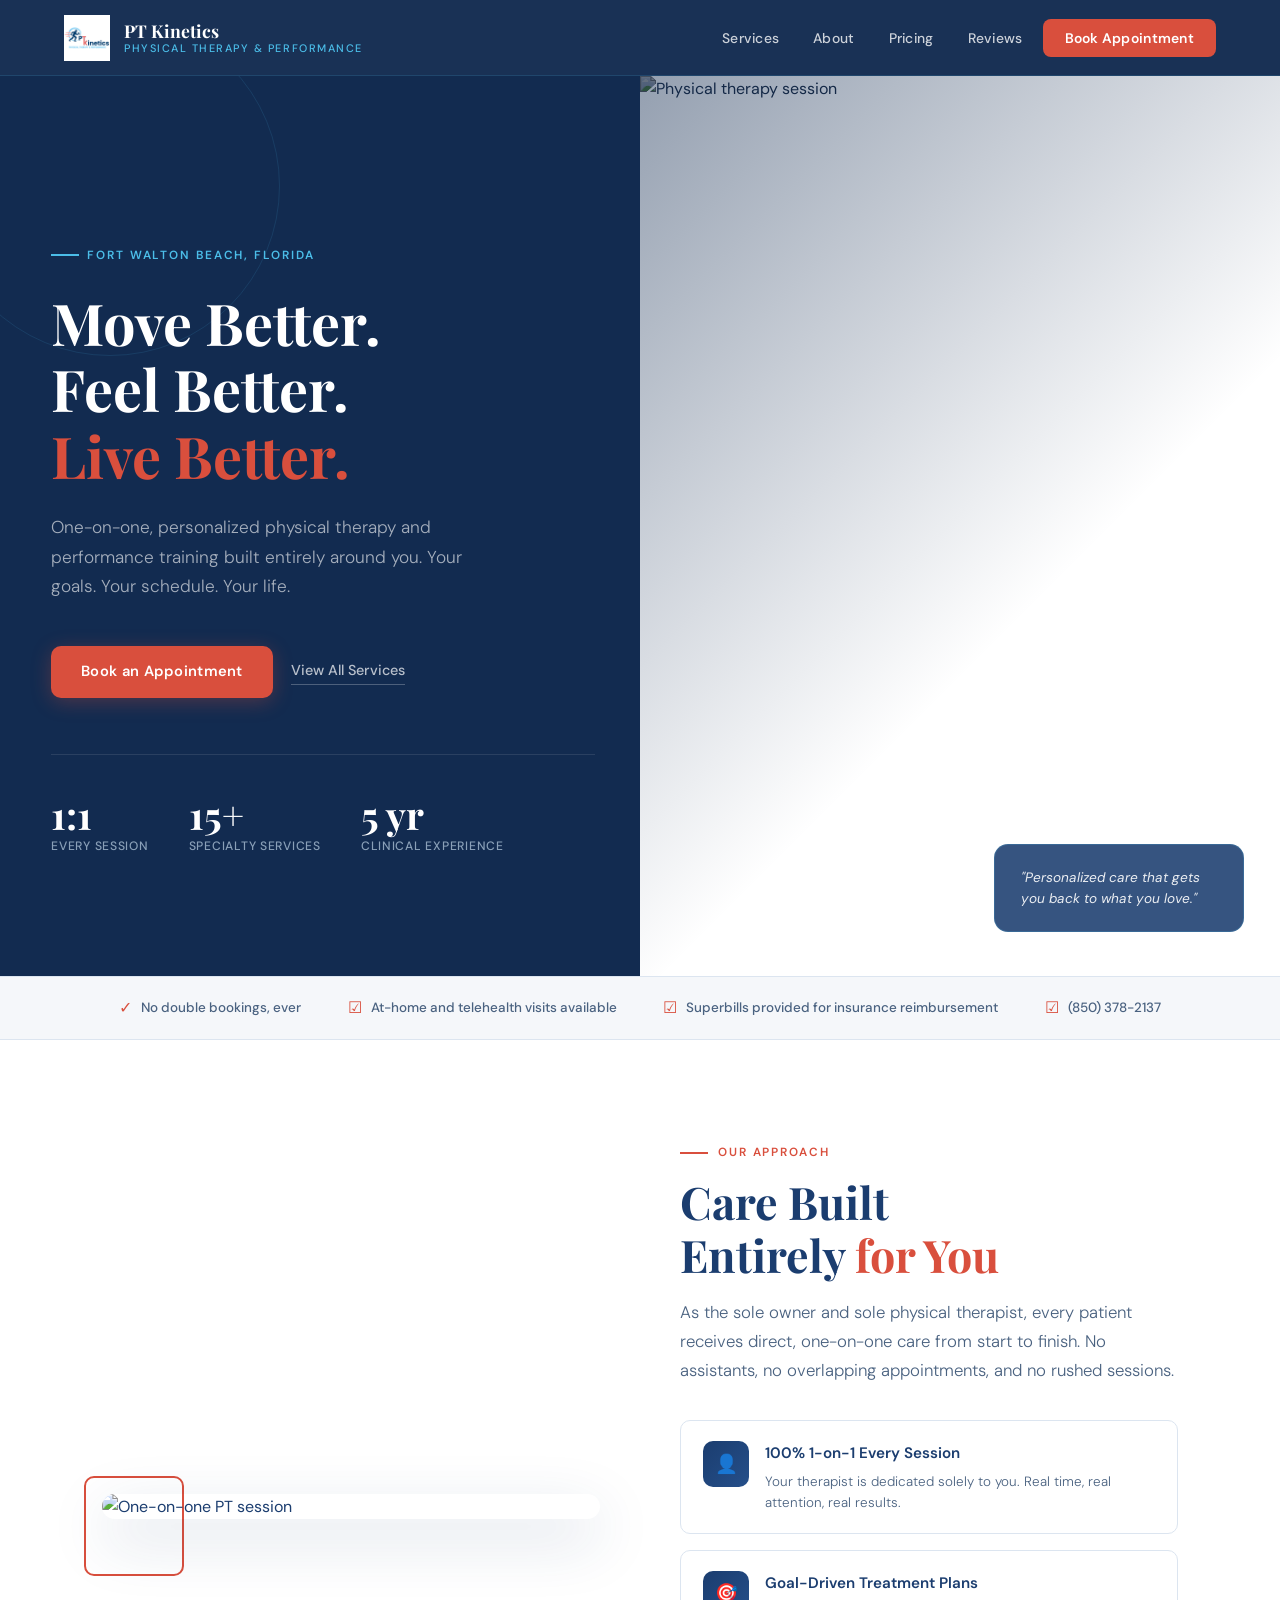
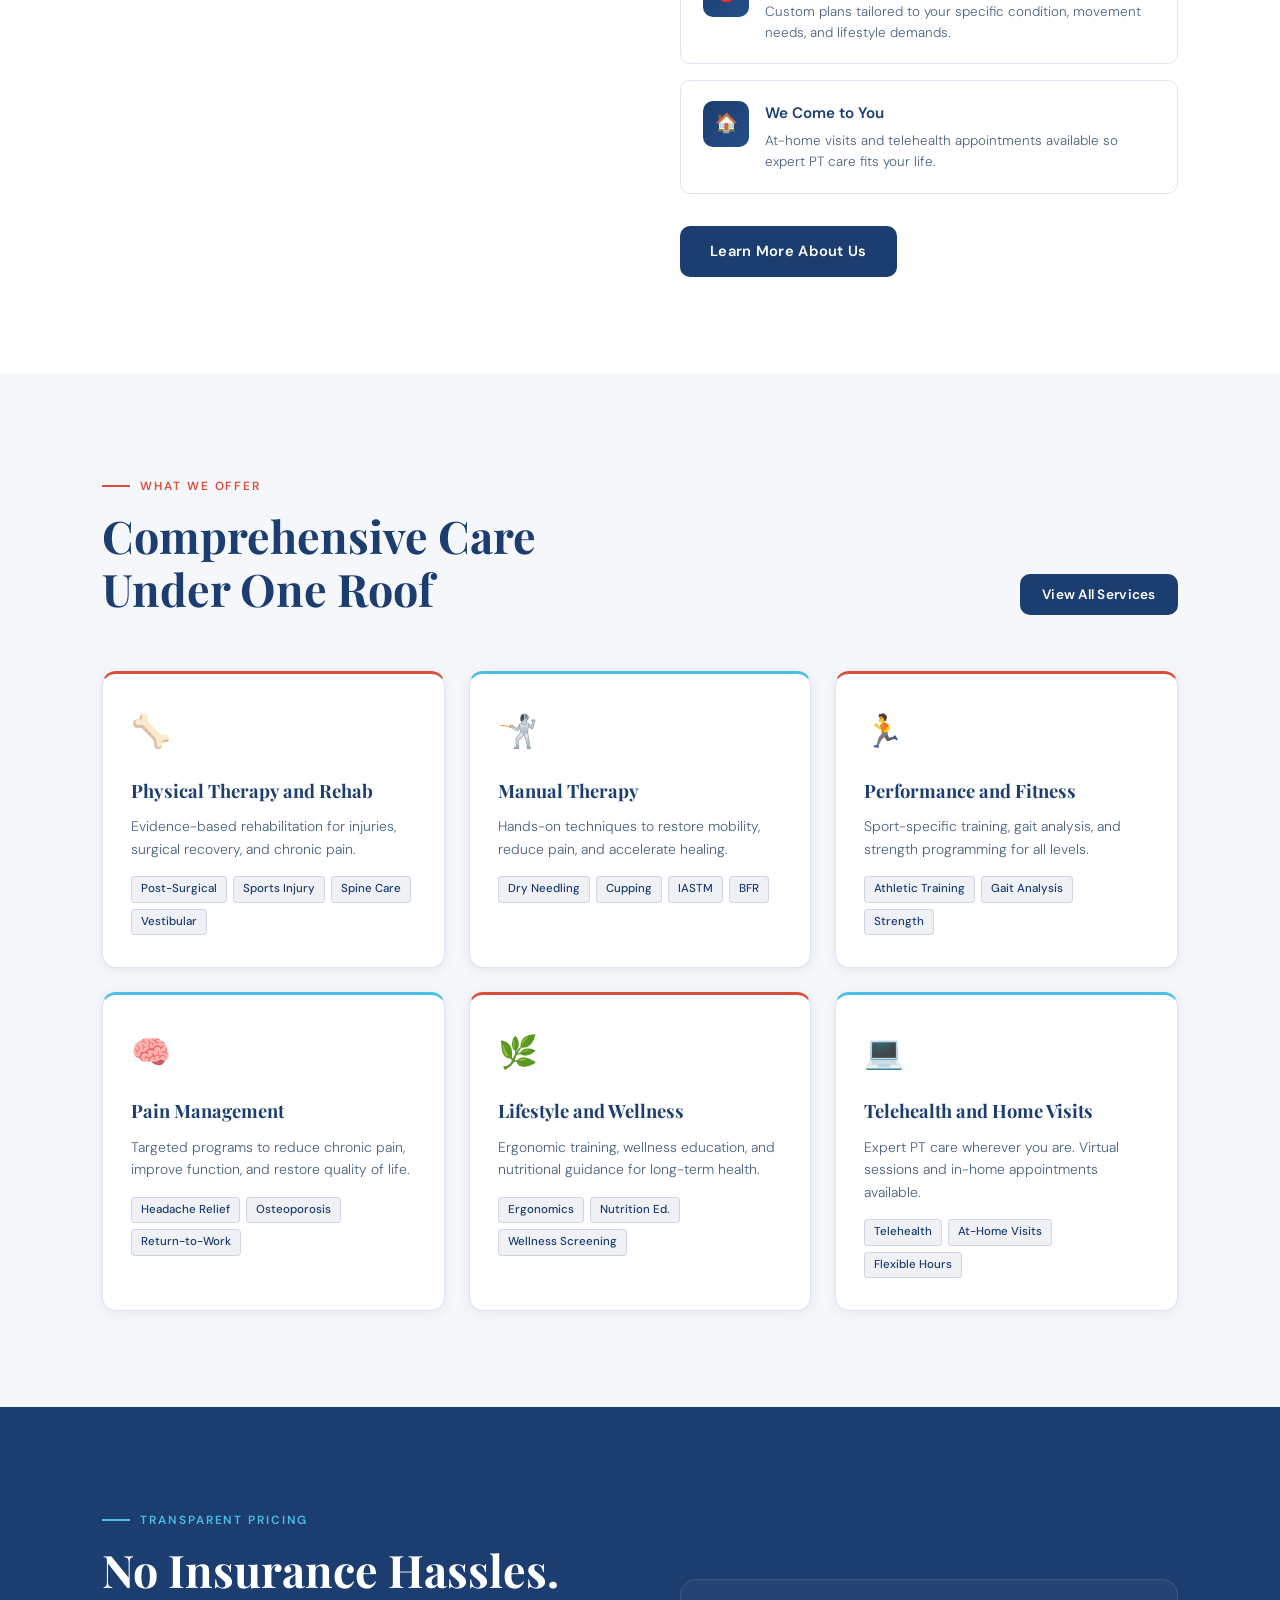
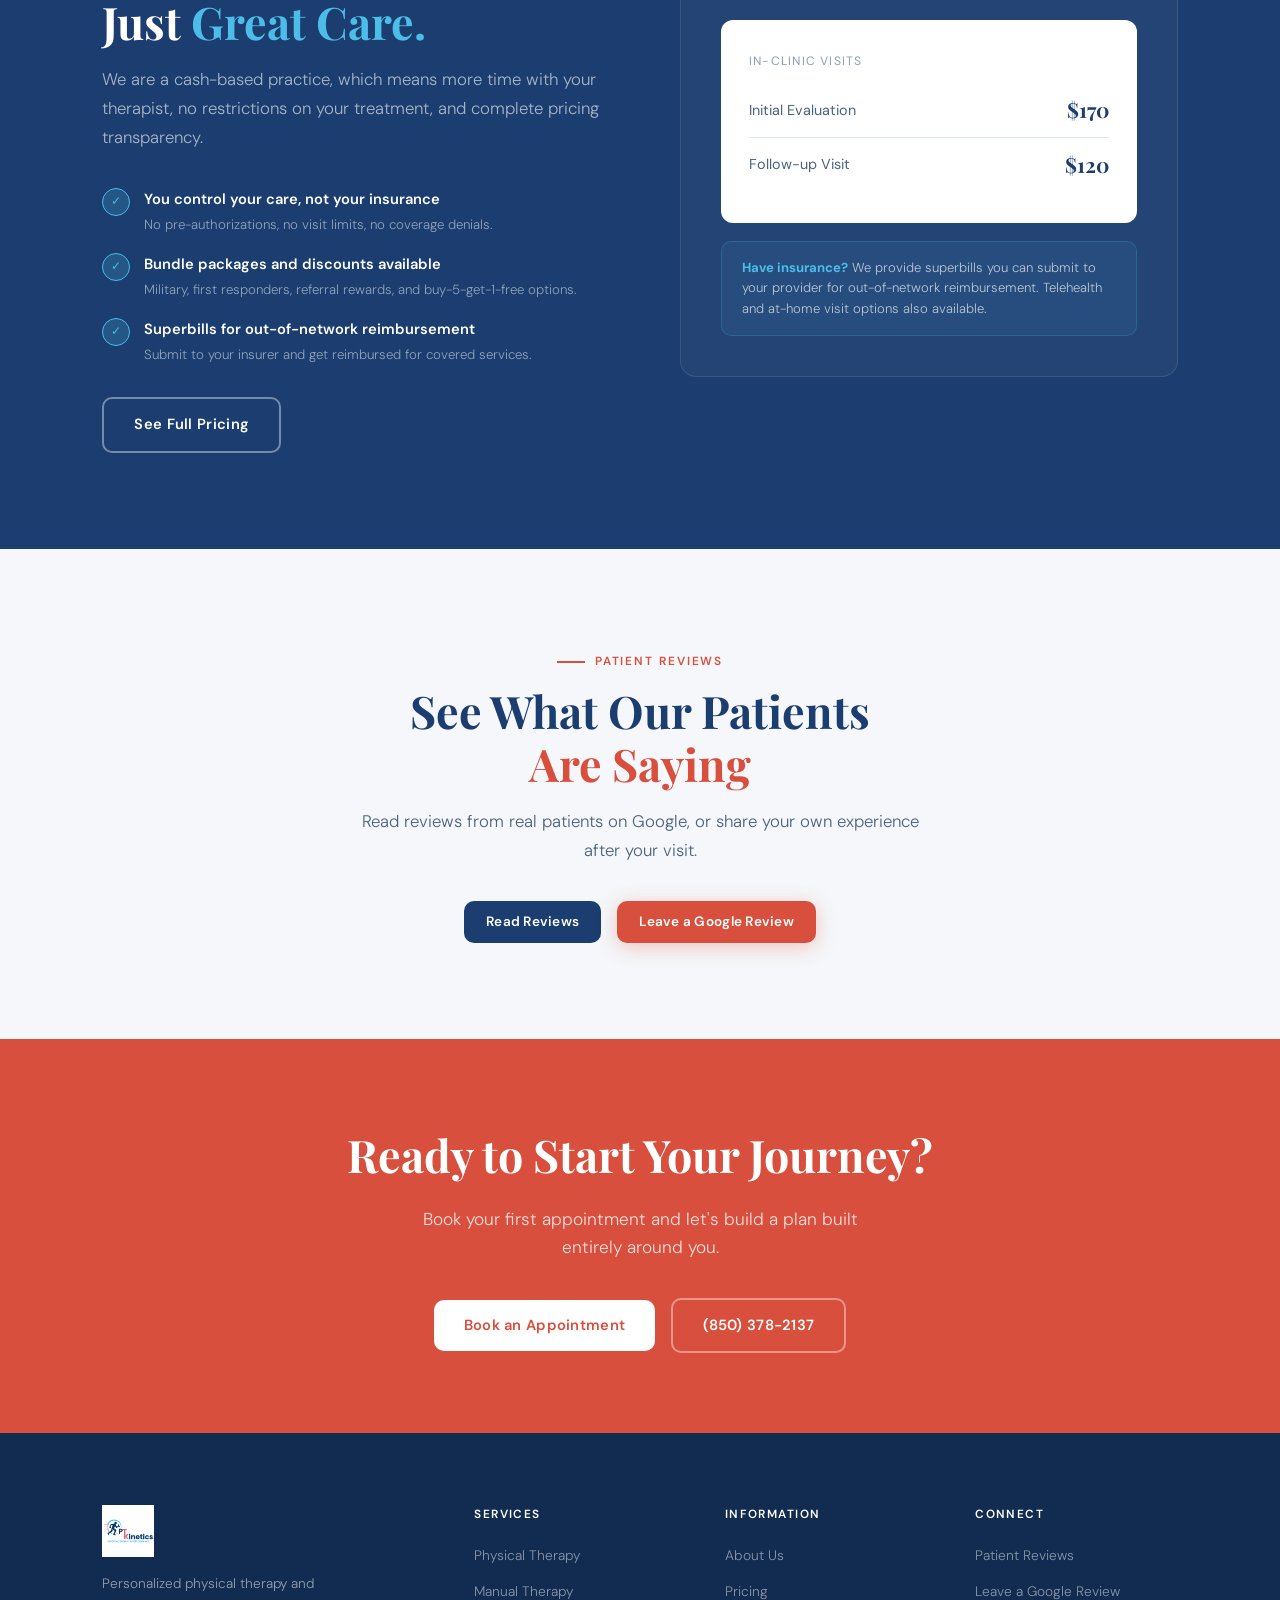
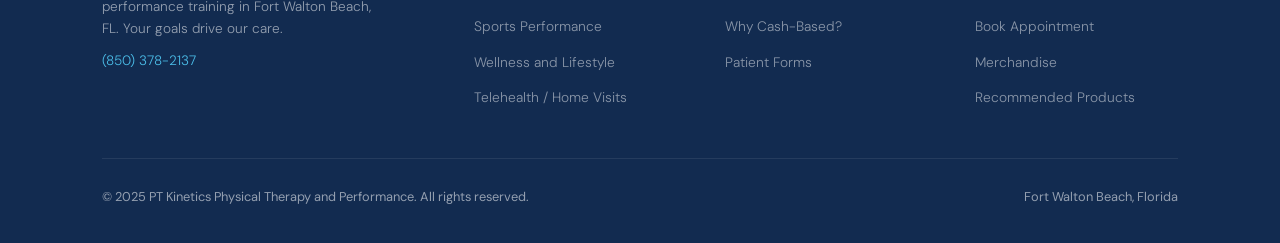
==== index.html @ 28c6eefd "Add files via upload First draft" ====
<!DOCTYPE html>
<html lang="en">
<head>
  <meta charset="UTF-8">
  <meta name="viewport" content="width=device-width, initial-scale=1.0">
  <title>PT Kinetics - Physical Therapy and Performance | Fort Walton Beach, FL</title>
  <meta name="description" content="One-on-one personalized physical therapy and performance training in Fort Walton Beach, Florida. No double bookings, ever.">
  <link rel="stylesheet" href="css/styles.css">
</head>
<body>

<nav class="nav">
  <a href="index.html" class="nav-logo">
    <img src="assets/logo.jpg" alt="PT Kinetics Logo">
    <div class="nav-logo-text">
      <span class="brand">PT Kinetics</span>
      <span class="tagline">Physical Therapy &amp; Performance</span>
    </div>
  </a>
  <ul class="nav-links">
    <li><a href="services.html">Services</a></li>
    <li><a href="about.html">About</a></li>
    <li><a href="pricing.html">Pricing</a></li>
    <li><a href="reviews.html">Reviews</a></li>
    <li class="nav-cta-li"><a href="contact.html">Book Appointment</a></li>
  </ul>
  <button class="nav-hamburger" id="hamburger" aria-label="Menu">
    <span></span><span></span><span></span>
  </button>
</nav>
<nav class="nav-mobile" id="mobileNav">
  <a href="services.html">Services</a>
  <a href="about.html">About</a>
  <a href="pricing.html">Pricing</a>
  <a href="reviews.html">Reviews</a>
  <a href="contact.html" class="mob-cta">Book Appointment</a>
</nav>

<!-- HERO -->
<div class="page-top">
  <section style="min-height:100vh;display:grid;grid-template-columns:1fr 1fr;position:relative;overflow:hidden;" class="hero-grid">
    <div style="display:flex;flex-direction:column;justify-content:center;padding:130px 7% 80px 8%;background:var(--navy-dark);position:relative;z-index:2;">
      <div style="position:absolute;top:-60px;left:-60px;width:340px;height:340px;border-radius:50%;border:1.5px solid rgba(75,189,232,0.12);pointer-events:none;"></div>
      <span class="fade-up" style="display:inline-flex;align-items:center;gap:8px;color:var(--sky);font-size:0.74rem;font-weight:600;letter-spacing:0.16em;text-transform:uppercase;margin-bottom:24px;">
        <span style="width:28px;height:2px;background:var(--sky);display:inline-block;"></span>
        Fort Walton Beach, Florida
      </span>
      <h1 class="fade-up d1" style="font-family:'Playfair Display',serif;color:var(--white);font-size:clamp(2.6rem,4.5vw,4rem);line-height:1.16;font-weight:700;margin-bottom:24px;">
        Move Better.<br>Feel Better.<br><span style="color:var(--coral);">Live Better.</span>
      </h1>
      <p class="fade-up d2" style="color:rgba(255,255,255,0.62);font-size:1.08rem;line-height:1.72;font-weight:300;max-width:420px;margin-bottom:44px;">
        One-on-one, personalized physical therapy and performance training built entirely around you. Your goals. Your schedule. Your life.
      </p>
      <div class="fade-up d3" style="display:flex;align-items:center;gap:18px;flex-wrap:wrap;">
        <a href="contact.html" class="btn btn-primary">Book an Appointment</a>
        <a href="services.html" style="color:rgba(255,255,255,0.7);font-size:0.9rem;font-weight:500;border-bottom:1px solid rgba(255,255,255,0.25);padding-bottom:2px;transition:all 0.2s;">View All Services</a>
      </div>
      <div class="fade-up d4" style="display:flex;gap:40px;margin-top:56px;padding-top:40px;border-top:1px solid rgba(255,255,255,0.1);flex-wrap:wrap;">
        <div>
          <p style="font-family:'Playfair Display',serif;font-size:2.4rem;color:var(--white);font-weight:700;line-height:1;">1:1</p>
          <p style="color:var(--text-light);font-size:0.76rem;font-weight:500;margin-top:4px;text-transform:uppercase;letter-spacing:0.06em;">Every Session</p>
        </div>
        <div>
          <p style="font-family:'Playfair Display',serif;font-size:2.4rem;color:var(--white);font-weight:700;line-height:1;">15+</p>
          <p style="color:var(--text-light);font-size:0.76rem;font-weight:500;margin-top:4px;text-transform:uppercase;letter-spacing:0.06em;">Specialty Services</p>
        </div>
        <div>
          <p style="font-family:'Playfair Display',serif;font-size:2.4rem;color:var(--white);font-weight:700;line-height:1;">5 yr</p>
          <p style="color:var(--text-light);font-size:0.76rem;font-weight:500;margin-top:4px;text-transform:uppercase;letter-spacing:0.06em;">Clinical Experience</p>
        </div>
      </div>
    </div>
    <div style="position:relative;overflow:hidden;">
      <img src="https://images.unsplash.com/photo-1571019613454-1cb2f99b2d8b?q=80&w=2070&auto=format&fit=crop" alt="Physical therapy session" style="width:100%;height:100%;object-fit:cover;filter:brightness(0.65) saturate(0.8);">
      <div style="position:absolute;inset:0;background:linear-gradient(135deg,rgba(18,43,80,0.45) 0%,transparent 60%);"></div>
      <div style="position:absolute;bottom:44px;right:36px;background:rgba(27,61,111,0.88);backdrop-filter:blur(10px);border:1px solid rgba(75,189,232,0.2);border-radius:14px;padding:22px 26px;max-width:250px;">
        <p style="font-size:0.85rem;color:rgba(255,255,255,0.9);line-height:1.55;font-style:italic;">"Personalized care that gets you back to what you love."</p>
      </div>
    </div>
  </section>
</div>

<!-- TRUST BAR -->
<div class="trust-bar">
  <div class="trust-item"><span class="t-icon">&#10003;</span> No double bookings, ever</div>
  <div class="trust-item"><span class="t-icon">&#9745;</span> At-home and telehealth visits available</div>
  <div class="trust-item"><span class="t-icon">&#9745;</span> Superbills provided for insurance reimbursement</div>
  <div class="trust-item"><span class="t-icon">&#9745;</span> <a href="tel:8503782137" style="color:var(--text-mid);">(850) 378-2137</a></div>
</div>

<!-- WHAT MAKES US DIFFERENT -->
<section class="section" style="display:grid;grid-template-columns:1fr 1fr;gap:80px;align-items:center;" id="difference">
  <div style="position:relative;">
    <div style="position:absolute;top:-18px;left:-18px;width:100px;height:100px;border:2.5px solid var(--coral);border-radius:10px;z-index:0;"></div>
    <img src="https://images.unsplash.com/photo-1598300042247-d088f8ab3a91?q=80&w=1965&auto=format&fit=crop" alt="One-on-one PT session" style="width:100%;border-radius:14px;box-shadow:var(--shadow-lg);position:relative;z-index:1;">
  </div>
  <div>
    <span class="section-label">Our Approach</span>
    <h2 class="section-title">Care Built<br>Entirely <em>for You</em></h2>
    <p class="section-sub">As the sole owner and sole physical therapist, every patient receives direct, one-on-one care from start to finish. No assistants, no overlapping appointments, and no rushed sessions.</p>
    <div style="display:flex;flex-direction:column;gap:16px;margin-top:36px;">
      <div class="diff-card">
        <div class="diff-icon">&#128100;</div>
        <div>
          <h4>100% 1-on-1 Every Session</h4>
          <p>Your therapist is dedicated solely to you. Real time, real attention, real results.</p>
        </div>
      </div>
      <div class="diff-card">
        <div class="diff-icon">&#127919;</div>
        <div>
          <h4>Goal-Driven Treatment Plans</h4>
          <p>Custom plans tailored to your specific condition, movement needs, and lifestyle demands.</p>
        </div>
      </div>
      <div class="diff-card">
        <div class="diff-icon">&#127968;</div>
        <div>
          <h4>We Come to You</h4>
          <p>At-home visits and telehealth appointments available so expert PT care fits your life.</p>
        </div>
      </div>
    </div>
    <a href="about.html" class="btn btn-navy mt-32" style="display:inline-flex;">Learn More About Us</a>
  </div>
</section>

<!-- SERVICES PREVIEW -->
<section class="section section-bg">
  <div class="section-header-split">
    <div>
      <span class="section-label">What We Offer</span>
      <h2 class="section-title" style="margin-bottom:0;">Comprehensive Care<br>Under One Roof</h2>
    </div>
    <a href="services.html" class="btn btn-navy btn-sm">View All Services</a>
  </div>
  <div class="grid-3">
    <div class="card card-top-coral">
      <div class="card-icon">&#129460;</div>
      <h3>Physical Therapy and Rehab</h3>
      <p>Evidence-based rehabilitation for injuries, surgical recovery, and chronic pain.</p>
      <div class="tags mt-16">
        <span class="tag">Post-Surgical</span><span class="tag">Sports Injury</span><span class="tag">Spine Care</span><span class="tag">Vestibular</span>
      </div>
    </div>
    <div class="card card-top-sky">
      <div class="card-icon">&#129338;</div>
      <h3>Manual Therapy</h3>
      <p>Hands-on techniques to restore mobility, reduce pain, and accelerate healing.</p>
      <div class="tags mt-16">
        <span class="tag">Dry Needling</span><span class="tag">Cupping</span><span class="tag">IASTM</span><span class="tag">BFR</span>
      </div>
    </div>
    <div class="card card-top-coral">
      <div class="card-icon">&#127939;</div>
      <h3>Performance and Fitness</h3>
      <p>Sport-specific training, gait analysis, and strength programming for all levels.</p>
      <div class="tags mt-16">
        <span class="tag">Athletic Training</span><span class="tag">Gait Analysis</span><span class="tag">Strength</span>
      </div>
    </div>
    <div class="card card-top-sky">
      <div class="card-icon">&#129504;</div>
      <h3>Pain Management</h3>
      <p>Targeted programs to reduce chronic pain, improve function, and restore quality of life.</p>
      <div class="tags mt-16">
        <span class="tag">Headache Relief</span><span class="tag">Osteoporosis</span><span class="tag">Return-to-Work</span>
      </div>
    </div>
    <div class="card card-top-coral">
      <div class="card-icon">&#127807;</div>
      <h3>Lifestyle and Wellness</h3>
      <p>Ergonomic training, wellness education, and nutritional guidance for long-term health.</p>
      <div class="tags mt-16">
        <span class="tag">Ergonomics</span><span class="tag">Nutrition Ed.</span><span class="tag">Wellness Screening</span>
      </div>
    </div>
    <div class="card card-top-sky">
      <div class="card-icon">&#128187;</div>
      <h3>Telehealth and Home Visits</h3>
      <p>Expert PT care wherever you are. Virtual sessions and in-home appointments available.</p>
      <div class="tags mt-16">
        <span class="tag">Telehealth</span><span class="tag">At-Home Visits</span><span class="tag">Flexible Hours</span>
      </div>
    </div>
  </div>
</section>

<!-- WHY CASH-BASED TEASER -->
<section class="section section-navy" style="display:grid;grid-template-columns:1fr 1fr;gap:80px;align-items:center;" class="cash-grid">
  <div>
    <span class="section-label sky">Transparent Pricing</span>
    <h2 class="section-title light">No Insurance Hassles.<br>Just <em class="sky">Great Care.</em></h2>
    <p class="section-sub light">We are a cash-based practice, which means more time with your therapist, no restrictions on your treatment, and complete pricing transparency.</p>
    <div style="display:flex;flex-direction:column;gap:18px;margin-top:36px;">
      <div style="display:flex;gap:14px;align-items:flex-start;">
        <div style="width:28px;height:28px;border-radius:50%;background:rgba(75,189,232,0.2);border:1px solid var(--sky);display:flex;align-items:center;justify-content:center;flex-shrink:0;font-size:0.78rem;color:var(--sky);">&#10003;</div>
        <div>
          <h4 style="font-size:0.92rem;font-weight:600;color:var(--white);margin-bottom:3px;">You control your care, not your insurance</h4>
          <p style="font-size:0.83rem;color:rgba(255,255,255,0.52);line-height:1.55;font-weight:300;">No pre-authorizations, no visit limits, no coverage denials.</p>
        </div>
      </div>
      <div style="display:flex;gap:14px;align-items:flex-start;">
        <div style="width:28px;height:28px;border-radius:50%;background:rgba(75,189,232,0.2);border:1px solid var(--sky);display:flex;align-items:center;justify-content:center;flex-shrink:0;font-size:0.78rem;color:var(--sky);">&#10003;</div>
        <div>
          <h4 style="font-size:0.92rem;font-weight:600;color:var(--white);margin-bottom:3px;">Bundle packages and discounts available</h4>
          <p style="font-size:0.83rem;color:rgba(255,255,255,0.52);line-height:1.55;font-weight:300;">Military, first responders, referral rewards, and buy-5-get-1-free options.</p>
        </div>
      </div>
      <div style="display:flex;gap:14px;align-items:flex-start;">
        <div style="width:28px;height:28px;border-radius:50%;background:rgba(75,189,232,0.2);border:1px solid var(--sky);display:flex;align-items:center;justify-content:center;flex-shrink:0;font-size:0.78rem;color:var(--sky);">&#10003;</div>
        <div>
          <h4 style="font-size:0.92rem;font-weight:600;color:var(--white);margin-bottom:3px;">Superbills for out-of-network reimbursement</h4>
          <p style="font-size:0.83rem;color:rgba(255,255,255,0.52);line-height:1.55;font-weight:300;">Submit to your insurer and get reimbursed for covered services.</p>
        </div>
      </div>
    </div>
    <a href="pricing.html" class="btn btn-outline-light mt-32" style="display:inline-flex;">See Full Pricing</a>
  </div>
  <div style="background:rgba(255,255,255,0.04);border:1px solid rgba(255,255,255,0.1);border-radius:16px;padding:40px;">
    <div style="background:var(--white);border-radius:12px;padding:32px 28px;margin-bottom:18px;">
      <p style="font-size:0.76rem;color:var(--text-light);text-transform:uppercase;letter-spacing:0.1em;margin-bottom:12px;">In-Clinic Visits</p>
      <div style="display:flex;justify-content:space-between;align-items:center;padding:10px 0;border-bottom:1px solid var(--border);">
        <span style="font-size:0.9rem;color:var(--text-mid);">Initial Evaluation</span>
        <span style="font-family:'Playfair Display',serif;font-size:1.3rem;color:var(--navy);font-weight:700;">$170</span>
      </div>
      <div style="display:flex;justify-content:space-between;align-items:center;padding:10px 0;">
        <span style="font-size:0.9rem;color:var(--text-mid);">Follow-up Visit</span>
        <span style="font-family:'Playfair Display',serif;font-size:1.3rem;color:var(--navy);font-weight:700;">$120</span>
      </div>
    </div>
    <div style="background:rgba(75,189,232,0.08);border:1px solid rgba(75,189,232,0.2);border-radius:10px;padding:16px 20px;display:flex;gap:12px;align-items:flex-start;">
      <p style="font-size:0.82rem;color:rgba(255,255,255,0.68);line-height:1.55;font-weight:300;"><strong style="color:var(--sky);">Have insurance?</strong> We provide superbills you can submit to your provider for out-of-network reimbursement. Telehealth and at-home visit options also available.</p>
    </div>
  </div>
</section>

<!-- GOOGLE REVIEWS CTA -->
<section class="section section-bg" style="text-align:center;">
  <span class="section-label" style="justify-content:center;">Patient Reviews</span>
  <h2 class="section-title">See What Our Patients<br><em>Are Saying</em></h2>
  <p class="section-sub" style="margin:0 auto 36px;">Read reviews from real patients on Google, or share your own experience after your visit.</p>
  <div style="display:flex;align-items:center;justify-content:center;gap:16px;flex-wrap:wrap;">
    <a href="reviews.html" class="btn btn-navy btn-sm">Read Reviews</a>
    <a href="https://g.page/r/CU9PrtoyOIDMEAI/review" target="_blank" rel="noopener" class="btn btn-primary btn-sm">Leave a Google Review</a>
  </div>
</section>

<!-- FINAL CTA -->
<section style="background:var(--coral);padding:80px 8%;text-align:center;">
  <h2 style="font-family:'Playfair Display',serif;color:var(--white);font-size:clamp(2rem,3.5vw,3rem);font-weight:700;margin-bottom:16px;">Ready to Start Your Journey?</h2>
  <p style="color:rgba(255,255,255,0.82);font-size:1.08rem;font-weight:300;max-width:480px;margin:0 auto 36px;">Book your first appointment and let's build a plan built entirely around you.</p>
  <div style="display:flex;align-items:center;justify-content:center;gap:16px;flex-wrap:wrap;">
    <a href="contact.html" class="btn" style="background:var(--white);color:var(--coral);">Book an Appointment</a>
    <a href="tel:8503782137" class="btn btn-outline-light">(850) 378-2137</a>
  </div>
</section>

<!-- FOOTER -->
<footer>
  <div class="footer-grid">
    <div class="footer-brand">
      <img src="assets/logo.jpg" alt="PT Kinetics Logo">
      <p>Personalized physical therapy and performance training in Fort Walton Beach, FL. Your goals drive our care.</p>
      <p class="footer-phone"><a href="tel:8503782137">(850) 378-2137</a></p>
    </div>
    <div class="footer-col">
      <h4>Services</h4>
      <ul>
        <li><a href="services.html#rehab">Physical Therapy</a></li>
        <li><a href="services.html#manual">Manual Therapy</a></li>
        <li><a href="services.html#performance">Sports Performance</a></li>
        <li><a href="services.html#lifestyle">Wellness and Lifestyle</a></li>
        <li><a href="services.html#telehealth">Telehealth / Home Visits</a></li>
      </ul>
    </div>
    <div class="footer-col">
      <h4>Information</h4>
      <ul>
        <li><a href="about.html">About Us</a></li>
        <li><a href="pricing.html">Pricing</a></li>
        <li><a href="pricing.html#cash">Why Cash-Based?</a></li>
        <li><a href="contact.html#forms">Patient Forms</a></li>
      </ul>
    </div>
    <div class="footer-col">
      <h4>Connect</h4>
      <ul>
        <li><a href="reviews.html">Patient Reviews</a></li>
        <li><a href="https://g.page/r/CU9PrtoyOIDMEAI/review" target="_blank">Leave a Google Review</a></li>
        <li><a href="contact.html">Book Appointment</a></li>
        <li><a href="https://tkpt.net/shop/" target="_blank">Merchandise</a></li>
        <li><a href="https://tkpt.net/recommended-products/" target="_blank">Recommended Products</a></li>
      </ul>
    </div>
  </div>
  <div class="footer-bottom">
    <p>&copy; 2025 PT Kinetics Physical Therapy and Performance. All rights reserved.</p>
    <p>Fort Walton Beach, Florida</p>
  </div>
</footer>

<script src="js/main.js"></script>
<style>
@media(max-width:768px){
  .hero-grid, .cash-grid { display:block!important; }
  .hero-grid > div:last-child { height:320px; }
  .hero-grid > div:first-child { padding:110px 5% 60px!important; }
  section[style*="grid-template-columns:1fr 1fr"] { display:block!important; }
  section[style*="grid-template-columns:1fr 1fr"] > div { margin-bottom:32px; }
}
</style>
</body>
</html>
---- css/styles.css ----
@import url('https://fonts.googleapis.com/css2?family=Playfair+Display:wght@500;700&family=DM+Sans:ital,wght@0,300;0,400;0,500;0,600;1,300&display=swap');

:root {
  --navy:        #1B3D6F;
  --navy-mid:    #254f8a;
  --navy-dark:   #122b50;
  --coral:       #D94F3D;
  --coral-light: #e8684f;
  --sky:         #4BBDE8;
  --sky-light:   #72cef0;
  --cream:       #f5f7fa;
  --white:       #ffffff;
  --text-dark:   #1B3D6F;
  --text-mid:    #4a6280;
  --text-light:  #8aa0b8;
  --border:      #dce5f0;
  --shadow-sm:   0 2px 12px rgba(27,61,111,0.08);
  --shadow-md:   0 8px 32px rgba(27,61,111,0.13);
  --shadow-lg:   0 20px 60px rgba(27,61,111,0.18);
}

*, *::before, *::after { margin:0; padding:0; box-sizing:border-box; }
html { scroll-behavior:smooth; }
body { font-family:'DM Sans',sans-serif; background:var(--white); color:var(--text-dark); overflow-x:hidden; line-height:1.6; }
img { display:block; max-width:100%; }
a { text-decoration:none; color:inherit; }

/* NAV */
.nav {
  position:fixed; top:0; left:0; right:0; z-index:200;
  display:flex; align-items:center; justify-content:space-between;
  padding:0 5%; height:76px;
  background:rgba(18,43,80,0.97); backdrop-filter:blur(16px);
  border-bottom:1px solid rgba(75,189,232,0.15); transition:height 0.3s;
}
.nav.scrolled { height:64px; }
.nav-logo { display:flex; align-items:center; gap:14px; }
.nav-logo img { height:46px; width:auto; }
.nav-logo-text { display:flex; flex-direction:column; line-height:1.25; }
.nav-logo-text .brand { font-family:'Playfair Display',serif; color:var(--white); font-size:1.1rem; font-weight:700; }
.nav-logo-text .tagline { color:var(--sky); font-size:0.68rem; letter-spacing:0.14em; text-transform:uppercase; font-weight:500; }
.nav-links { display:flex; align-items:center; gap:6px; list-style:none; }
.nav-links a { color:rgba(255,255,255,0.78); font-size:0.87rem; font-weight:500; padding:8px 14px; border-radius:6px; transition:all 0.2s; letter-spacing:0.02em; }
.nav-links a:hover, .nav-links a.active { color:var(--white); background:rgba(75,189,232,0.12); }
.nav-cta-li a { background:var(--coral) !important; color:var(--white) !important; padding:10px 22px !important; border-radius:8px !important; font-weight:600 !important; }
.nav-cta-li a:hover { background:var(--coral-light) !important; }

.nav-hamburger { display:none; flex-direction:column; gap:5px; cursor:pointer; padding:8px; background:none; border:none; }
.nav-hamburger span { display:block; width:24px; height:2px; background:var(--white); border-radius:2px; transition:all 0.3s; }
.nav-hamburger.open span:nth-child(1) { transform:translateY(7px) rotate(45deg); }
.nav-hamburger.open span:nth-child(2) { opacity:0; }
.nav-hamburger.open span:nth-child(3) { transform:translateY(-7px) rotate(-45deg); }

.nav-mobile {
  display:none; position:fixed; top:76px; left:0; right:0;
  background:var(--navy-dark); z-index:199;
  padding:20px 5% 28px; flex-direction:column; gap:4px;
  border-bottom:1px solid rgba(75,189,232,0.12);
}
.nav-mobile.open { display:flex; }
.nav-mobile a { color:rgba(255,255,255,0.8); font-size:0.98rem; font-weight:500; padding:12px 16px; border-radius:8px; transition:all 0.2s; }
.nav-mobile a:hover { background:rgba(75,189,232,0.1); color:var(--white); }
.nav-mobile .mob-cta { background:var(--coral) !important; color:var(--white) !important; text-align:center; margin-top:10px; font-weight:600 !important; border-radius:10px; }

/* PAGE WRAPPER */
.page-top { padding-top:76px; }

/* SECTION */
.section { padding:96px 8%; }
.section-sm { padding:72px 8%; }
.section-bg { background:var(--cream); }
.section-navy { background:var(--navy); }
.section-dark { background:var(--navy-dark); }

.section-label { display:inline-flex; align-items:center; gap:10px; color:var(--coral); font-size:0.74rem; font-weight:600; letter-spacing:0.16em; text-transform:uppercase; margin-bottom:14px; }
.section-label::before { content:''; width:28px; height:2px; background:var(--coral); }
.section-label.sky { color:var(--sky); }
.section-label.sky::before { background:var(--sky); }

.section-title { font-family:'Playfair Display',serif; font-size:clamp(2rem,3.5vw,3.2rem); font-weight:700; color:var(--navy); line-height:1.18; margin-bottom:16px; }
.section-title.light { color:var(--white); }
.section-title em { color:var(--coral); font-style:normal; }
.section-title em.sky { color:var(--sky); }

.section-sub { color:var(--text-mid); font-size:1.05rem; line-height:1.72; font-weight:300; max-width:560px; }
.section-sub.light { color:rgba(255,255,255,0.62); }
.section-header-split { display:flex; align-items:flex-end; justify-content:space-between; flex-wrap:wrap; gap:24px; margin-bottom:56px; }

/* BUTTONS */
.btn { display:inline-flex; align-items:center; gap:10px; font-family:'DM Sans',sans-serif; font-weight:600; font-size:0.92rem; letter-spacing:0.02em; border-radius:10px; padding:14px 30px; transition:all 0.25s; cursor:pointer; border:none; }
.btn-primary { background:var(--coral); color:var(--white); box-shadow:0 4px 20px rgba(217,79,61,0.3); }
.btn-primary:hover { background:var(--coral-light); transform:translateY(-2px); box-shadow:0 8px 28px rgba(217,79,61,0.4); }
.btn-navy { background:var(--navy); color:var(--white); }
.btn-navy:hover { background:var(--navy-mid); transform:translateY(-2px); box-shadow:var(--shadow-md); }
.btn-outline-light { background:transparent; color:var(--white); border:2px solid rgba(255,255,255,0.4); }
.btn-outline-light:hover { border-color:var(--white); background:rgba(255,255,255,0.08); }
.btn-sm { padding:10px 22px; font-size:0.85rem; }

/* TRUST BAR */
.trust-bar { background:var(--cream); border-top:1px solid var(--border); border-bottom:1px solid var(--border); padding:18px 8%; display:flex; align-items:center; justify-content:space-around; flex-wrap:wrap; gap:14px; }
.trust-item { display:flex; align-items:center; gap:9px; color:var(--text-mid); font-size:0.84rem; font-weight:500; }
.trust-item .t-icon { font-size:1rem; color:var(--coral); }

/* CARDS */
.card { background:var(--white); border:1px solid var(--border); border-radius:14px; padding:32px 28px; transition:all 0.3s; box-shadow:var(--shadow-sm); }
.card:hover { box-shadow:var(--shadow-lg); transform:translateY(-4px); }
.card-top-coral { border-top:3px solid var(--coral); }
.card-top-sky { border-top:3px solid var(--sky); }
.card-icon { font-size:2rem; margin-bottom:18px; }
.card h3 { font-family:'Playfair Display',serif; font-size:1.15rem; font-weight:700; color:var(--navy); margin-bottom:10px; }
.card p { font-size:0.87rem; color:var(--text-mid); line-height:1.62; font-weight:300; }

/* DIFF CARDS */
.diff-card { display:flex; gap:16px; align-items:flex-start; background:var(--white); border-radius:10px; padding:20px 22px; border:1px solid var(--border); transition:all 0.25s; }
.diff-card:hover { box-shadow:var(--shadow-md); transform:translateX(4px); }
.diff-icon { width:46px; height:46px; border-radius:10px; background:linear-gradient(135deg,var(--navy) 0%,var(--navy-mid) 100%); display:flex; align-items:center; justify-content:center; font-size:1.15rem; flex-shrink:0; }
.diff-card h4 { font-size:0.95rem; font-weight:600; color:var(--navy); margin-bottom:5px; }
.diff-card p { font-size:0.84rem; color:var(--text-mid); line-height:1.58; font-weight:300; }

/* TAGS */
.tags { display:flex; flex-wrap:wrap; gap:6px; margin-top:14px; }
.tag { font-size:0.72rem; font-weight:500; color:var(--navy); background:rgba(27,61,111,0.07); border:1px solid rgba(27,61,111,0.15); border-radius:4px; padding:3px 9px; }
.tag-coral { color:var(--coral); background:rgba(217,79,61,0.07); border-color:rgba(217,79,61,0.2); }

/* FORMS */
.form-group { display:flex; flex-direction:column; gap:6px; margin-bottom:18px; }
.form-group label { font-size:0.78rem; font-weight:600; color:var(--text-mid); text-transform:uppercase; letter-spacing:0.08em; }
.form-group input, .form-group select, .form-group textarea { width:100%; padding:12px 16px; border:1.5px solid var(--border); border-radius:8px; font-family:'DM Sans',sans-serif; font-size:0.92rem; color:var(--text-dark); background:var(--white); transition:border-color 0.2s,box-shadow 0.2s; outline:none; }
.form-group input:focus, .form-group select:focus, .form-group textarea:focus { border-color:var(--sky); box-shadow:0 0 0 3px rgba(75,189,232,0.12); }
.form-group textarea { resize:vertical; min-height:110px; }
.form-row { display:grid; grid-template-columns:1fr 1fr; gap:16px; }
.submit-btn { width:100%; padding:15px; background:var(--coral); color:var(--white); border:none; border-radius:10px; font-family:'DM Sans',sans-serif; font-size:0.97rem; font-weight:600; cursor:pointer; letter-spacing:0.02em; transition:all 0.25s; box-shadow:0 4px 20px rgba(217,79,61,0.3); }
.submit-btn:hover { background:var(--coral-light); transform:translateY(-1px); }

/* TESTIMONIAL */
.testimonial-card { background:var(--white); border:1px solid var(--border); border-radius:14px; padding:32px; display:flex; flex-direction:column; transition:all 0.3s; }
.testimonial-card:hover { box-shadow:var(--shadow-md); transform:translateY(-3px); }
.stars { color:#f0a500; letter-spacing:2px; font-size:1rem; margin-bottom:14px; }
.testimonial-card blockquote { font-size:0.9rem; color:var(--text-mid); line-height:1.72; font-weight:300; font-style:italic; flex-grow:1; }
.testimonial-author { display:flex; align-items:center; gap:12px; margin-top:22px; padding-top:18px; border-top:1px solid var(--border); }
.author-avatar { width:40px; height:40px; border-radius:50%; background:var(--navy); display:flex; align-items:center; justify-content:center; color:var(--white); font-weight:700; font-size:0.88rem; flex-shrink:0; }
.author-name { font-weight:600; font-size:0.88rem; color:var(--navy); }
.author-sub { font-size:0.74rem; color:var(--text-light); }

/* PAGE HERO (inner pages) */
.page-hero { background:var(--navy-dark); padding:120px 8% 80px; position:relative; overflow:hidden; }
.page-hero::before { content:''; position:absolute; top:-80px; right:-80px; width:500px; height:500px; border-radius:50%; background:radial-gradient(circle,rgba(75,189,232,0.08) 0%,transparent 70%); }
.page-hero-label { display:inline-flex; align-items:center; gap:8px; color:var(--sky); font-size:0.74rem; font-weight:600; letter-spacing:0.16em; text-transform:uppercase; margin-bottom:18px; }
.page-hero-label::before { content:''; width:24px; height:2px; background:var(--sky); }
.page-hero h1 { font-family:'Playfair Display',serif; font-size:clamp(2.2rem,4vw,3.6rem); font-weight:700; color:var(--white); line-height:1.18; margin-bottom:20px; }
.page-hero p { color:rgba(255,255,255,0.62); font-size:1.08rem; line-height:1.7; font-weight:300; max-width:560px; }

/* FOOTER */
footer { background:var(--navy-dark); color:rgba(255,255,255,0.55); padding:72px 8% 36px; }
.footer-grid { display:grid; grid-template-columns:1.6fr 1fr 1fr 1fr; gap:48px; padding-bottom:48px; border-bottom:1px solid rgba(255,255,255,0.08); }
.footer-brand img { height:52px; width:auto; margin-bottom:16px; }
.footer-brand p { font-size:0.85rem; line-height:1.65; font-weight:300; max-width:280px; }
.footer-phone { margin-top:10px; font-size:0.87rem; }
.footer-phone a { color:var(--sky); }
.footer-col h4 { font-size:0.74rem; font-weight:600; color:var(--white); text-transform:uppercase; letter-spacing:0.12em; margin-bottom:18px; }
.footer-col ul { list-style:none; display:flex; flex-direction:column; gap:10px; }
.footer-col ul li a { color:rgba(255,255,255,0.5); font-size:0.86rem; font-weight:300; transition:color 0.2s; }
.footer-col ul li a:hover { color:var(--sky); }
.footer-bottom { padding-top:28px; display:flex; align-items:center; justify-content:space-between; flex-wrap:wrap; gap:12px; font-size:0.8rem; }
.footer-bottom a { color:var(--sky); }

/* ANIMATIONS */
@keyframes fadeUp { from{opacity:0;transform:translateY(28px);} to{opacity:1;transform:translateY(0);} }
.fade-up { animation:fadeUp 0.7s ease both; }
.d1{animation-delay:0.08s;} .d2{animation-delay:0.18s;} .d3{animation-delay:0.28s;} .d4{animation-delay:0.38s;} .d5{animation-delay:0.48s;}

/* UTILS */
.text-center { text-align:center; }
.text-center .section-sub { margin:0 auto; }
.text-center .section-label { justify-content:center; }
.grid-2 { display:grid; grid-template-columns:1fr 1fr; gap:24px; }
.grid-3 { display:grid; grid-template-columns:repeat(3,1fr); gap:24px; }
.flex { display:flex; } .flex-col { flex-direction:column; } .items-center { align-items:center; } .justify-between { justify-content:space-between; }
.gap-8{gap:8px;} .gap-12{gap:12px;} .gap-16{gap:16px;} .gap-20{gap:20px;} .gap-24{gap:24px;}
.mt-8{margin-top:8px;} .mt-16{margin-top:16px;} .mt-24{margin-top:24px;} .mt-32{margin-top:32px;} .mt-40{margin-top:40px;} .mt-48{margin-top:48px;} .mt-56{margin-top:56px;}
.mb-8{margin-bottom:8px;} .mb-16{margin-bottom:16px;} .mb-24{margin-bottom:24px;} .mb-32{margin-bottom:32px;} .mb-48{margin-bottom:48px;}
.w-full{width:100%;}

/* DIVIDER */
.divider { width:60px; height:3px; background:var(--coral); border-radius:2px; margin-bottom:24px; }
.divider.center { margin:0 auto 24px; }
.divider.sky { background:var(--sky); }

/* BADGE / PILL */
.badge { display:inline-flex; align-items:center; gap:6px; background:rgba(75,189,232,0.1); border:1px solid rgba(75,189,232,0.25); color:var(--sky); border-radius:40px; padding:6px 14px; font-size:0.78rem; font-weight:600; letter-spacing:0.06em; }

/* CONTACT ICON */
.contact-icon-wrap { width:46px; height:46px; border-radius:10px; background:rgba(27,61,111,0.07); border:1px solid var(--border); display:flex; align-items:center; justify-content:center; font-size:1.1rem; flex-shrink:0; }

/* RESPONSIVE */
@media(max-width:1024px) {
  .grid-3{grid-template-columns:1fr 1fr;}
  .footer-grid{grid-template-columns:1fr 1fr;}
}
@media(max-width:768px) {
  .nav-links{display:none;}
  .nav-hamburger{display:flex;}
  .section{padding:72px 5%;}
  .section-sm{padding:56px 5%;}
  .page-hero{padding:110px 5% 60px;}
  .grid-2,.grid-3{grid-template-columns:1fr;}
  .form-row{grid-template-columns:1fr;}
  .section-header-split{flex-direction:column;align-items:flex-start;}
  .trust-bar{padding:16px 5%;}
}
@media(max-width:480px) {
  .footer-grid{grid-template-columns:1fr;gap:32px;}
  .footer-bottom{flex-direction:column;text-align:center;}
}
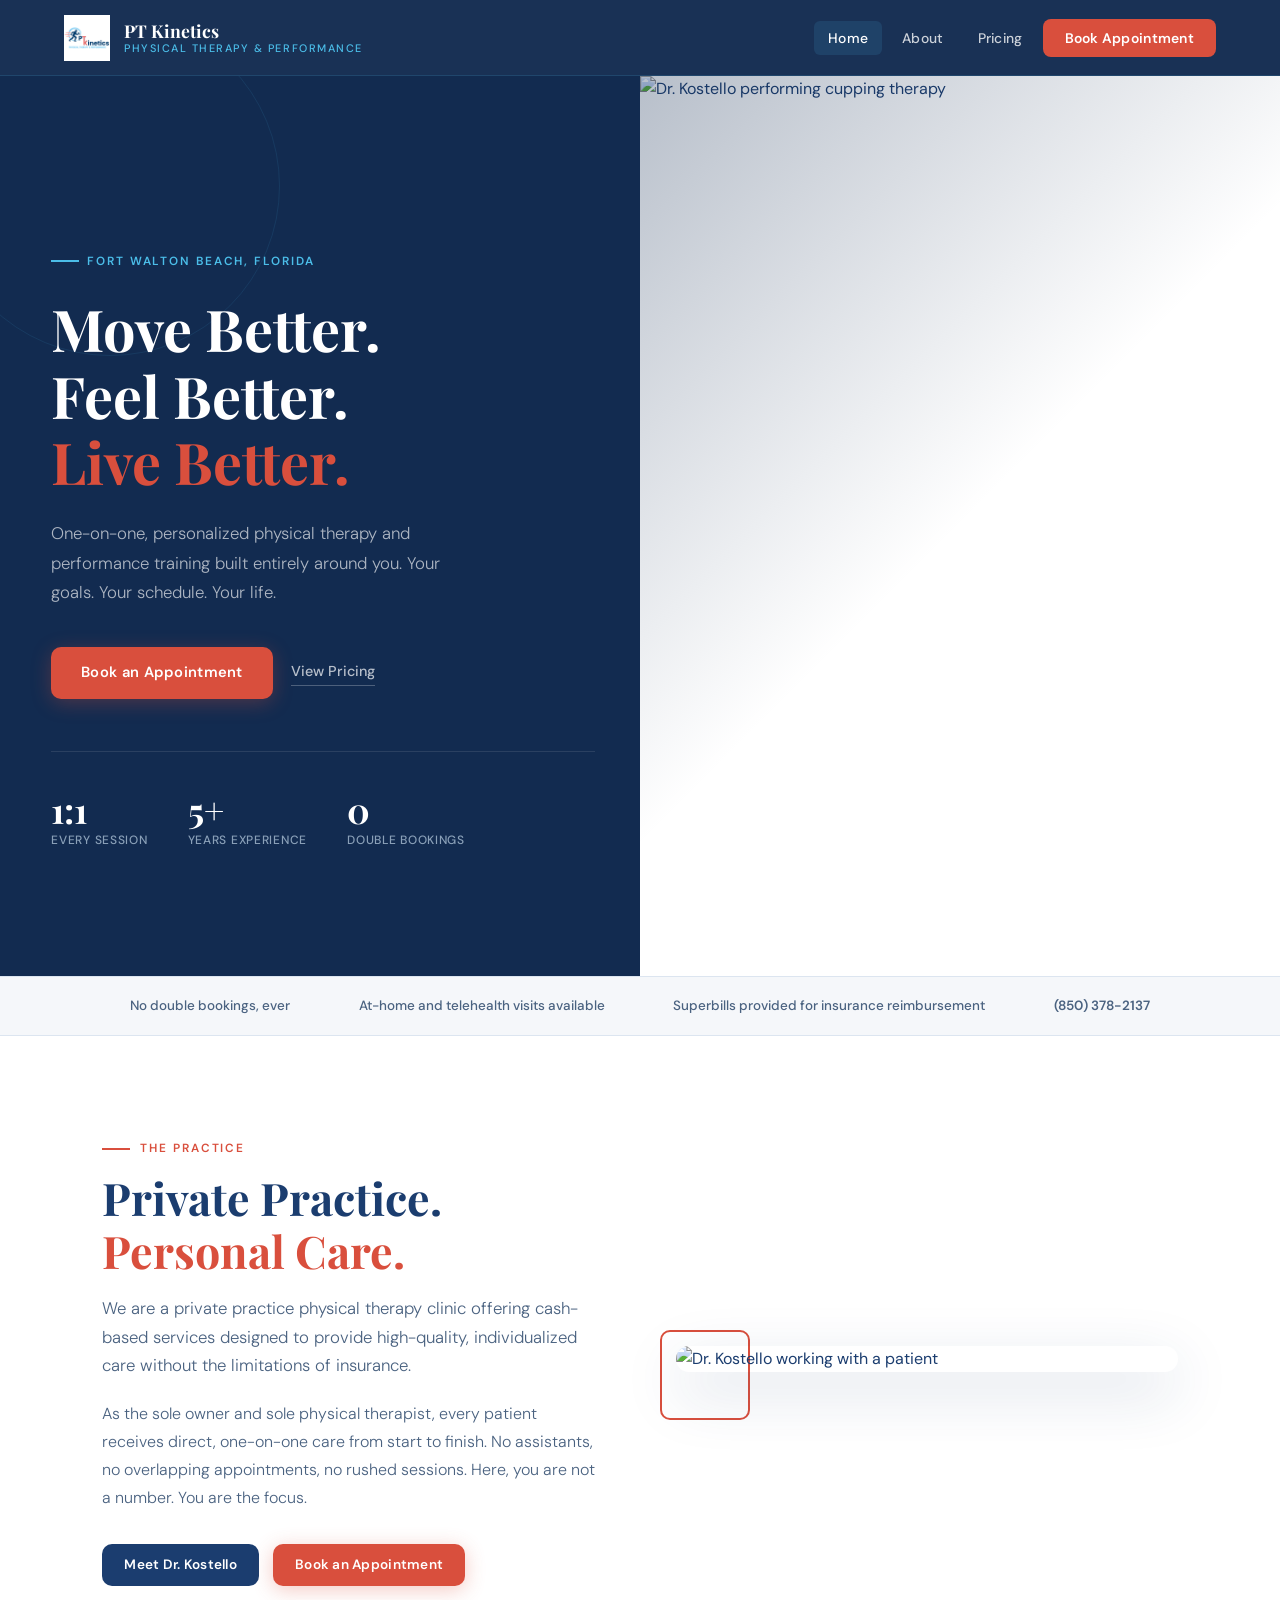
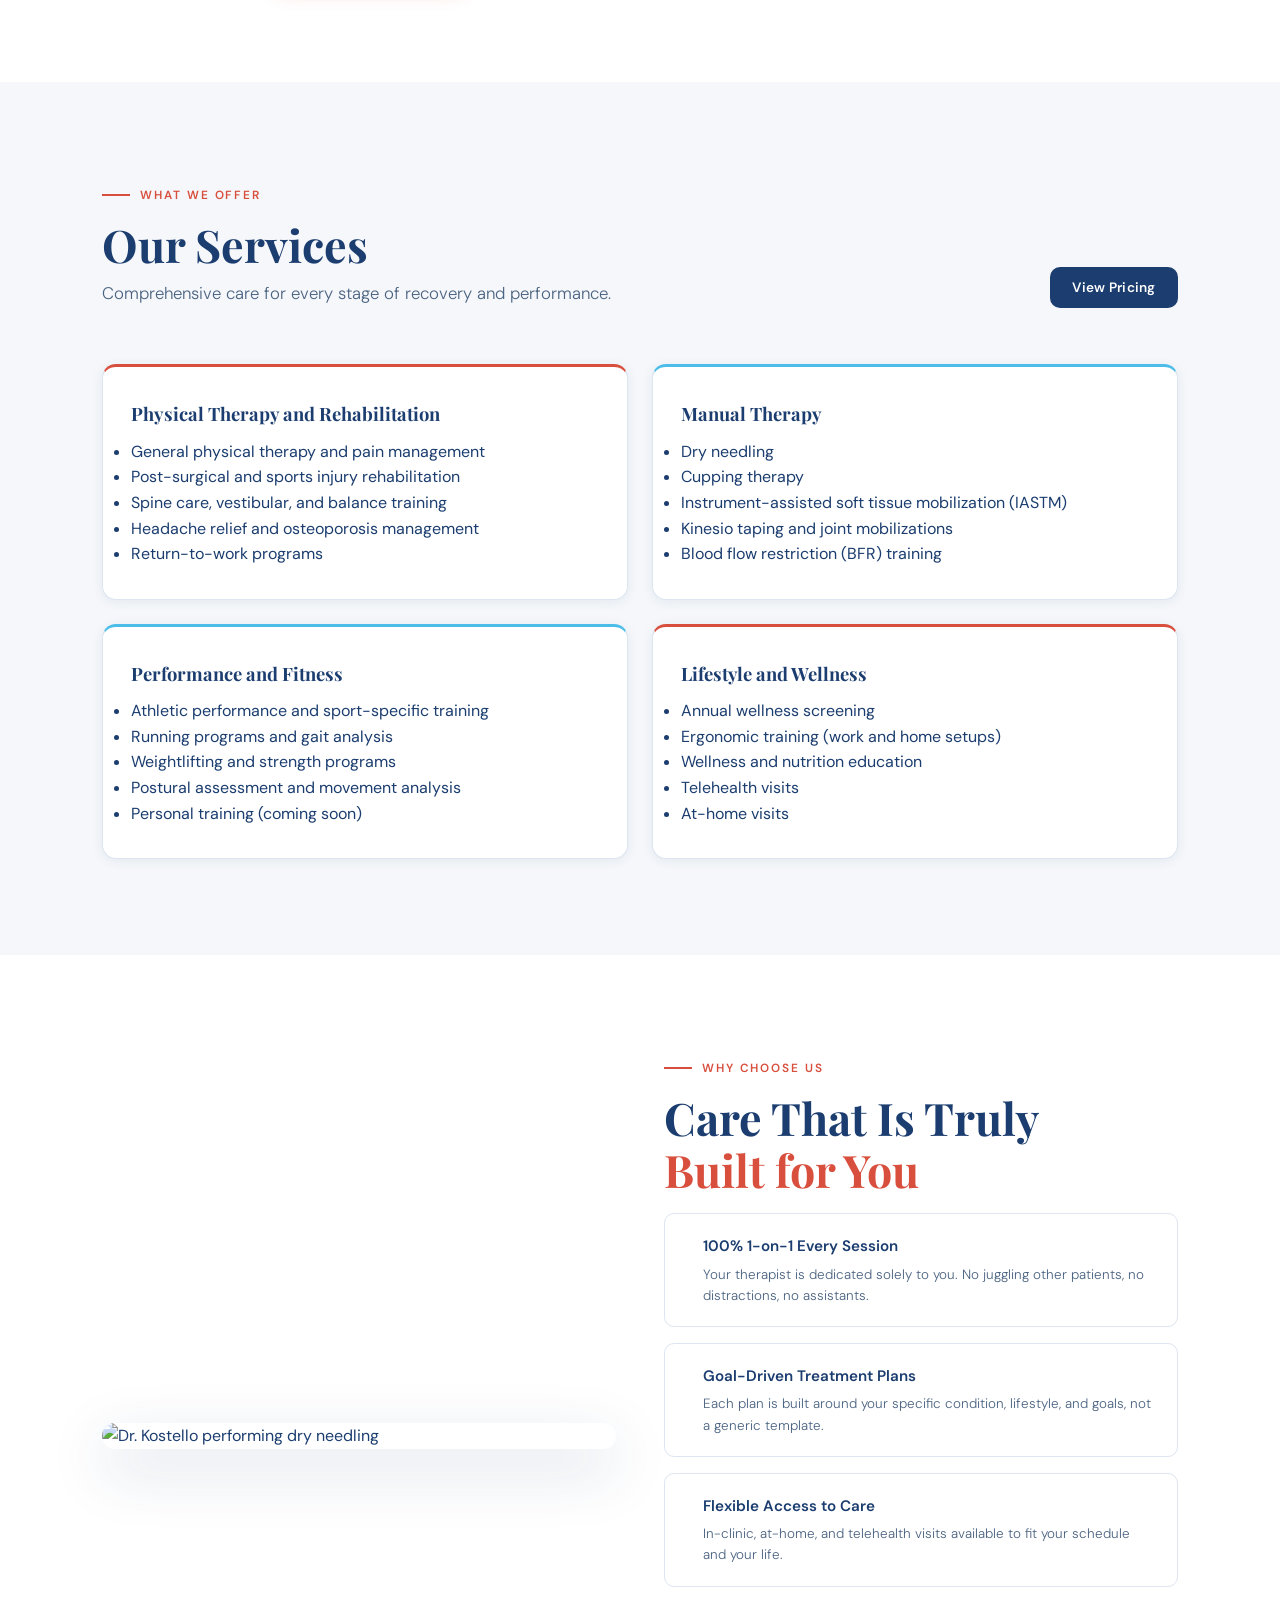
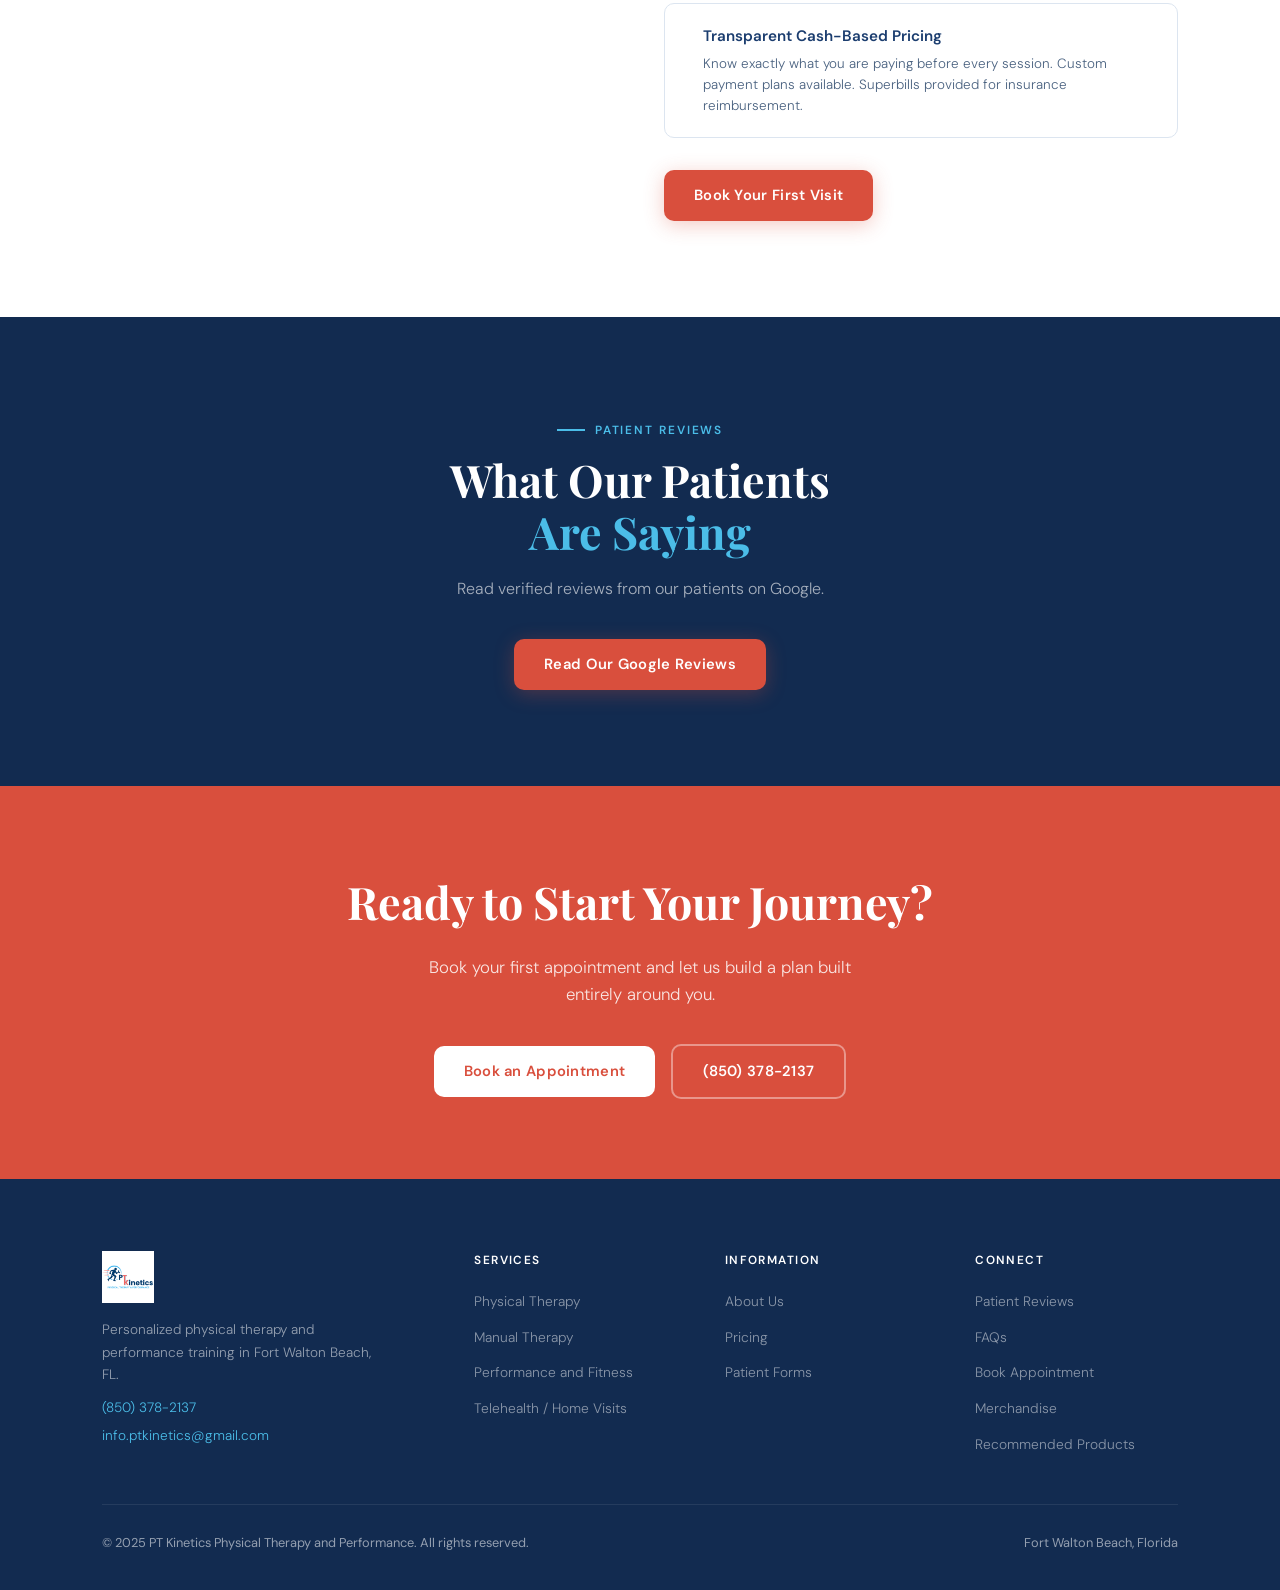
==== commit 696c4c69: "Add files via upload Update site" ====
--- a/index.html
+++ b/index.html
@@ -18,10 +18,9 @@
     </div>
   </a>
   <ul class="nav-links">
-    <li><a href="services.html">Services</a></li>
+    <li><a href="index.html" class="active">Home</a></li>
     <li><a href="about.html">About</a></li>
     <li><a href="pricing.html">Pricing</a></li>
-    <li><a href="reviews.html">Reviews</a></li>
     <li class="nav-cta-li"><a href="contact.html">Book Appointment</a></li>
   </ul>
   <button class="nav-hamburger" id="hamburger" aria-label="Menu">
@@ -29,18 +28,17 @@
   </button>
 </nav>
 <nav class="nav-mobile" id="mobileNav">
-  <a href="services.html">Services</a>
+  <a href="index.html">Home</a>
   <a href="about.html">About</a>
   <a href="pricing.html">Pricing</a>
-  <a href="reviews.html">Reviews</a>
   <a href="contact.html" class="mob-cta">Book Appointment</a>
 </nav>
 
 <!-- HERO -->
 <div class="page-top">
-  <section style="min-height:100vh;display:grid;grid-template-columns:1fr 1fr;position:relative;overflow:hidden;" class="hero-grid">
-    <div style="display:flex;flex-direction:column;justify-content:center;padding:130px 7% 80px 8%;background:var(--navy-dark);position:relative;z-index:2;">
-      <div style="position:absolute;top:-60px;left:-60px;width:340px;height:340px;border-radius:50%;border:1.5px solid rgba(75,189,232,0.12);pointer-events:none;"></div>
+  <section style="min-height:100vh; display:grid; grid-template-columns:1fr 1fr;" class="hero-grid">
+    <div style="display:flex; flex-direction:column; justify-content:center; padding:130px 7% 80px 8%; background:var(--navy-dark); position:relative; overflow:hidden;">
+      <div style="position:absolute;top:-60px;left:-60px;width:340px;height:340px;border-radius:50%;border:1.5px solid rgba(75,189,232,0.1);pointer-events:none;"></div>
       <span class="fade-up" style="display:inline-flex;align-items:center;gap:8px;color:var(--sky);font-size:0.74rem;font-weight:600;letter-spacing:0.16em;text-transform:uppercase;margin-bottom:24px;">
         <span style="width:28px;height:2px;background:var(--sky);display:inline-block;"></span>
         Fort Walton Beach, Florida
@@ -48,208 +46,169 @@
       <h1 class="fade-up d1" style="font-family:'Playfair Display',serif;color:var(--white);font-size:clamp(2.6rem,4.5vw,4rem);line-height:1.16;font-weight:700;margin-bottom:24px;">
         Move Better.<br>Feel Better.<br><span style="color:var(--coral);">Live Better.</span>
       </h1>
-      <p class="fade-up d2" style="color:rgba(255,255,255,0.62);font-size:1.08rem;line-height:1.72;font-weight:300;max-width:420px;margin-bottom:44px;">
+      <p class="fade-up d2" style="color:rgba(255,255,255,0.65);font-size:1.05rem;line-height:1.75;font-weight:300;max-width:400px;margin-bottom:40px;">
         One-on-one, personalized physical therapy and performance training built entirely around you. Your goals. Your schedule. Your life.
       </p>
       <div class="fade-up d3" style="display:flex;align-items:center;gap:18px;flex-wrap:wrap;">
         <a href="contact.html" class="btn btn-primary">Book an Appointment</a>
-        <a href="services.html" style="color:rgba(255,255,255,0.7);font-size:0.9rem;font-weight:500;border-bottom:1px solid rgba(255,255,255,0.25);padding-bottom:2px;transition:all 0.2s;">View All Services</a>
-      </div>
-      <div class="fade-up d4" style="display:flex;gap:40px;margin-top:56px;padding-top:40px;border-top:1px solid rgba(255,255,255,0.1);flex-wrap:wrap;">
-        <div>
-          <p style="font-family:'Playfair Display',serif;font-size:2.4rem;color:var(--white);font-weight:700;line-height:1;">1:1</p>
-          <p style="color:var(--text-light);font-size:0.76rem;font-weight:500;margin-top:4px;text-transform:uppercase;letter-spacing:0.06em;">Every Session</p>
-        </div>
-        <div>
-          <p style="font-family:'Playfair Display',serif;font-size:2.4rem;color:var(--white);font-weight:700;line-height:1;">15+</p>
-          <p style="color:var(--text-light);font-size:0.76rem;font-weight:500;margin-top:4px;text-transform:uppercase;letter-spacing:0.06em;">Specialty Services</p>
-        </div>
-        <div>
-          <p style="font-family:'Playfair Display',serif;font-size:2.4rem;color:var(--white);font-weight:700;line-height:1;">5 yr</p>
-          <p style="color:var(--text-light);font-size:0.76rem;font-weight:500;margin-top:4px;text-transform:uppercase;letter-spacing:0.06em;">Clinical Experience</p>
+        <a href="pricing.html" style="color:rgba(255,255,255,0.7);font-size:0.9rem;font-weight:500;border-bottom:1px solid rgba(255,255,255,0.25);padding-bottom:2px;">View Pricing</a>
+      </div>
+      <div class="fade-up d4" style="display:flex;gap:40px;margin-top:52px;padding-top:40px;border-top:1px solid rgba(255,255,255,0.1);flex-wrap:wrap;">
+        <div>
+          <p style="font-family:'Playfair Display',serif;font-size:2.2rem;color:var(--white);font-weight:700;line-height:1;">1:1</p>
+          <p style="color:var(--text-light);font-size:0.75rem;font-weight:500;margin-top:4px;text-transform:uppercase;letter-spacing:0.06em;">Every Session</p>
+        </div>
+        <div>
+          <p style="font-family:'Playfair Display',serif;font-size:2.2rem;color:var(--white);font-weight:700;line-height:1;">5+</p>
+          <p style="color:var(--text-light);font-size:0.75rem;font-weight:500;margin-top:4px;text-transform:uppercase;letter-spacing:0.06em;">Years Experience</p>
+        </div>
+        <div>
+          <p style="font-family:'Playfair Display',serif;font-size:2.2rem;color:var(--white);font-weight:700;line-height:1;">0</p>
+          <p style="color:var(--text-light);font-size:0.75rem;font-weight:500;margin-top:4px;text-transform:uppercase;letter-spacing:0.06em;">Double Bookings</p>
         </div>
       </div>
     </div>
     <div style="position:relative;overflow:hidden;">
-      <img src="https://images.unsplash.com/photo-1571019613454-1cb2f99b2d8b?q=80&w=2070&auto=format&fit=crop" alt="Physical therapy session" style="width:100%;height:100%;object-fit:cover;filter:brightness(0.65) saturate(0.8);">
-      <div style="position:absolute;inset:0;background:linear-gradient(135deg,rgba(18,43,80,0.45) 0%,transparent 60%);"></div>
-      <div style="position:absolute;bottom:44px;right:36px;background:rgba(27,61,111,0.88);backdrop-filter:blur(10px);border:1px solid rgba(75,189,232,0.2);border-radius:14px;padding:22px 26px;max-width:250px;">
-        <p style="font-size:0.85rem;color:rgba(255,255,255,0.9);line-height:1.55;font-style:italic;">"Personalized care that gets you back to what you love."</p>
-      </div>
+      <img src="assets/cupping_therapy.jpg" alt="Dr. Kostello performing cupping therapy" style="width:100%;height:100%;object-fit:cover;object-position:center top;">
+      <div style="position:absolute;inset:0;background:linear-gradient(135deg,rgba(18,43,80,0.3) 0%,transparent 50%);"></div>
     </div>
   </section>
 </div>
 
 <!-- TRUST BAR -->
 <div class="trust-bar">
-  <div class="trust-item"><span class="t-icon">&#10003;</span> No double bookings, ever</div>
-  <div class="trust-item"><span class="t-icon">&#9745;</span> At-home and telehealth visits available</div>
-  <div class="trust-item"><span class="t-icon">&#9745;</span> Superbills provided for insurance reimbursement</div>
-  <div class="trust-item"><span class="t-icon">&#9745;</span> <a href="tel:8503782137" style="color:var(--text-mid);">(850) 378-2137</a></div>
+  <div class="trust-item">No double bookings, ever</div>
+  <div class="trust-item">At-home and telehealth visits available</div>
+  <div class="trust-item">Superbills provided for insurance reimbursement</div>
+  <div class="trust-item"><a href="tel:8503782137" style="color:var(--text-mid);font-weight:600;">(850) 378-2137</a></div>
 </div>
 
-<!-- WHAT MAKES US DIFFERENT -->
-<section class="section" style="display:grid;grid-template-columns:1fr 1fr;gap:80px;align-items:center;" id="difference">
+<!-- WHO WE ARE -->
+<section class="section" style="display:grid;grid-template-columns:1fr 1fr;gap:72px;align-items:center;" class="two-col">
+  <div>
+    <span class="section-label">The Practice</span>
+    <h2 class="section-title">Private Practice.<br><em>Personal Care.</em></h2>
+    <p class="section-sub" style="margin-bottom:20px;">We are a private practice physical therapy clinic offering cash-based services designed to provide high-quality, individualized care without the limitations of insurance.</p>
+    <p style="color:var(--text-mid);font-size:1rem;line-height:1.75;font-weight:300;max-width:500px;margin-bottom:32px;">As the sole owner and sole physical therapist, every patient receives direct, one-on-one care from start to finish. No assistants, no overlapping appointments, no rushed sessions. Here, you are not a number. You are the focus.</p>
+    <div style="display:flex;gap:14px;flex-wrap:wrap;">
+      <a href="about.html" class="btn btn-navy btn-sm">Meet Dr. Kostello</a>
+      <a href="contact.html" class="btn btn-primary btn-sm">Book an Appointment</a>
+    </div>
+  </div>
   <div style="position:relative;">
-    <div style="position:absolute;top:-18px;left:-18px;width:100px;height:100px;border:2.5px solid var(--coral);border-radius:10px;z-index:0;"></div>
-    <img src="https://images.unsplash.com/photo-1598300042247-d088f8ab3a91?q=80&w=1965&auto=format&fit=crop" alt="One-on-one PT session" style="width:100%;border-radius:14px;box-shadow:var(--shadow-lg);position:relative;z-index:1;">
-  </div>
-  <div>
-    <span class="section-label">Our Approach</span>
-    <h2 class="section-title">Care Built<br>Entirely <em>for You</em></h2>
-    <p class="section-sub">As the sole owner and sole physical therapist, every patient receives direct, one-on-one care from start to finish. No assistants, no overlapping appointments, and no rushed sessions.</p>
-    <div style="display:flex;flex-direction:column;gap:16px;margin-top:36px;">
-      <div class="diff-card">
-        <div class="diff-icon">&#128100;</div>
-        <div>
-          <h4>100% 1-on-1 Every Session</h4>
-          <p>Your therapist is dedicated solely to you. Real time, real attention, real results.</p>
-        </div>
-      </div>
-      <div class="diff-card">
-        <div class="diff-icon">&#127919;</div>
-        <div>
-          <h4>Goal-Driven Treatment Plans</h4>
-          <p>Custom plans tailored to your specific condition, movement needs, and lifestyle demands.</p>
-        </div>
-      </div>
-      <div class="diff-card">
-        <div class="diff-icon">&#127968;</div>
-        <div>
-          <h4>We Come to You</h4>
-          <p>At-home visits and telehealth appointments available so expert PT care fits your life.</p>
-        </div>
-      </div>
-    </div>
-    <a href="about.html" class="btn btn-navy mt-32" style="display:inline-flex;">Learn More About Us</a>
-  </div>
-</section>
-
-<!-- SERVICES PREVIEW -->
+    <div style="position:absolute;top:-16px;left:-16px;width:90px;height:90px;border:2.5px solid var(--coral);border-radius:10px;z-index:0;"></div>
+    <img src="assets/working_with_patient.jpg" alt="Dr. Kostello working with a patient" style="width:100%;border-radius:14px;box-shadow:var(--shadow-lg);position:relative;z-index:1;object-fit:cover;max-height:480px;">
+  </div>
+</section>
+
+<!-- SERVICES -->
 <section class="section section-bg">
   <div class="section-header-split">
     <div>
       <span class="section-label">What We Offer</span>
-      <h2 class="section-title" style="margin-bottom:0;">Comprehensive Care<br>Under One Roof</h2>
-    </div>
-    <a href="services.html" class="btn btn-navy btn-sm">View All Services</a>
-  </div>
-  <div class="grid-3">
+      <h2 class="section-title" style="margin-bottom:8px;">Our Services</h2>
+      <p class="section-sub">Comprehensive care for every stage of recovery and performance.</p>
+    </div>
+    <a href="pricing.html" class="btn btn-navy btn-sm">View Pricing</a>
+  </div>
+  <div class="grid-2 gap-32">
     <div class="card card-top-coral">
-      <div class="card-icon">&#129460;</div>
-      <h3>Physical Therapy and Rehab</h3>
-      <p>Evidence-based rehabilitation for injuries, surgical recovery, and chronic pain.</p>
-      <div class="tags mt-16">
-        <span class="tag">Post-Surgical</span><span class="tag">Sports Injury</span><span class="tag">Spine Care</span><span class="tag">Vestibular</span>
-      </div>
-    </div>
-    <div class="card card-top-sky">
-      <div class="card-icon">&#129338;</div>
+      <h3>Physical Therapy and Rehabilitation</h3>
+      <ul>
+        <li>General physical therapy and pain management</li>
+        <li>Post-surgical and sports injury rehabilitation</li>
+        <li>Spine care, vestibular, and balance training</li>
+        <li>Headache relief and osteoporosis management</li>
+        <li>Return-to-work programs</li>
+      </ul>
+    </div>
+    <div class="card card-top-sky card-sky">
       <h3>Manual Therapy</h3>
-      <p>Hands-on techniques to restore mobility, reduce pain, and accelerate healing.</p>
-      <div class="tags mt-16">
-        <span class="tag">Dry Needling</span><span class="tag">Cupping</span><span class="tag">IASTM</span><span class="tag">BFR</span>
-      </div>
+      <ul>
+        <li>Dry needling</li>
+        <li>Cupping therapy</li>
+        <li>Instrument-assisted soft tissue mobilization (IASTM)</li>
+        <li>Kinesio taping and joint mobilizations</li>
+        <li>Blood flow restriction (BFR) training</li>
+      </ul>
+    </div>
+    <div class="card card-top-sky card-sky">
+      <h3>Performance and Fitness</h3>
+      <ul>
+        <li>Athletic performance and sport-specific training</li>
+        <li>Running programs and gait analysis</li>
+        <li>Weightlifting and strength programs</li>
+        <li>Postural assessment and movement analysis</li>
+        <li>Personal training (coming soon)</li>
+      </ul>
     </div>
     <div class="card card-top-coral">
-      <div class="card-icon">&#127939;</div>
-      <h3>Performance and Fitness</h3>
-      <p>Sport-specific training, gait analysis, and strength programming for all levels.</p>
-      <div class="tags mt-16">
-        <span class="tag">Athletic Training</span><span class="tag">Gait Analysis</span><span class="tag">Strength</span>
-      </div>
-    </div>
-    <div class="card card-top-sky">
-      <div class="card-icon">&#129504;</div>
-      <h3>Pain Management</h3>
-      <p>Targeted programs to reduce chronic pain, improve function, and restore quality of life.</p>
-      <div class="tags mt-16">
-        <span class="tag">Headache Relief</span><span class="tag">Osteoporosis</span><span class="tag">Return-to-Work</span>
-      </div>
-    </div>
-    <div class="card card-top-coral">
-      <div class="card-icon">&#127807;</div>
       <h3>Lifestyle and Wellness</h3>
-      <p>Ergonomic training, wellness education, and nutritional guidance for long-term health.</p>
-      <div class="tags mt-16">
-        <span class="tag">Ergonomics</span><span class="tag">Nutrition Ed.</span><span class="tag">Wellness Screening</span>
-      </div>
-    </div>
-    <div class="card card-top-sky">
-      <div class="card-icon">&#128187;</div>
-      <h3>Telehealth and Home Visits</h3>
-      <p>Expert PT care wherever you are. Virtual sessions and in-home appointments available.</p>
-      <div class="tags mt-16">
-        <span class="tag">Telehealth</span><span class="tag">At-Home Visits</span><span class="tag">Flexible Hours</span>
-      </div>
-    </div>
-  </div>
-</section>
-
-<!-- WHY CASH-BASED TEASER -->
-<section class="section section-navy" style="display:grid;grid-template-columns:1fr 1fr;gap:80px;align-items:center;" class="cash-grid">
+      <ul>
+        <li>Annual wellness screening</li>
+        <li>Ergonomic training (work and home setups)</li>
+        <li>Wellness and nutrition education</li>
+        <li>Telehealth visits</li>
+        <li>At-home visits</li>
+      </ul>
+    </div>
+  </div>
+</section>
+
+<!-- DR. KOSTELLO PHOTO + DRY NEEDLING -->
+<section class="section" style="display:grid;grid-template-columns:1fr 1fr;gap:48px;align-items:center;" class="two-col">
+  <img src="assets/dry_needling.jpg" alt="Dr. Kostello performing dry needling" style="width:100%;border-radius:14px;box-shadow:var(--shadow-lg);object-fit:cover;max-height:520px;">
   <div>
-    <span class="section-label sky">Transparent Pricing</span>
-    <h2 class="section-title light">No Insurance Hassles.<br>Just <em class="sky">Great Care.</em></h2>
-    <p class="section-sub light">We are a cash-based practice, which means more time with your therapist, no restrictions on your treatment, and complete pricing transparency.</p>
-    <div style="display:flex;flex-direction:column;gap:18px;margin-top:36px;">
-      <div style="display:flex;gap:14px;align-items:flex-start;">
-        <div style="width:28px;height:28px;border-radius:50%;background:rgba(75,189,232,0.2);border:1px solid var(--sky);display:flex;align-items:center;justify-content:center;flex-shrink:0;font-size:0.78rem;color:var(--sky);">&#10003;</div>
-        <div>
-          <h4 style="font-size:0.92rem;font-weight:600;color:var(--white);margin-bottom:3px;">You control your care, not your insurance</h4>
-          <p style="font-size:0.83rem;color:rgba(255,255,255,0.52);line-height:1.55;font-weight:300;">No pre-authorizations, no visit limits, no coverage denials.</p>
-        </div>
-      </div>
-      <div style="display:flex;gap:14px;align-items:flex-start;">
-        <div style="width:28px;height:28px;border-radius:50%;background:rgba(75,189,232,0.2);border:1px solid var(--sky);display:flex;align-items:center;justify-content:center;flex-shrink:0;font-size:0.78rem;color:var(--sky);">&#10003;</div>
-        <div>
-          <h4 style="font-size:0.92rem;font-weight:600;color:var(--white);margin-bottom:3px;">Bundle packages and discounts available</h4>
-          <p style="font-size:0.83rem;color:rgba(255,255,255,0.52);line-height:1.55;font-weight:300;">Military, first responders, referral rewards, and buy-5-get-1-free options.</p>
-        </div>
-      </div>
-      <div style="display:flex;gap:14px;align-items:flex-start;">
-        <div style="width:28px;height:28px;border-radius:50%;background:rgba(75,189,232,0.2);border:1px solid var(--sky);display:flex;align-items:center;justify-content:center;flex-shrink:0;font-size:0.78rem;color:var(--sky);">&#10003;</div>
-        <div>
-          <h4 style="font-size:0.92rem;font-weight:600;color:var(--white);margin-bottom:3px;">Superbills for out-of-network reimbursement</h4>
-          <p style="font-size:0.83rem;color:rgba(255,255,255,0.52);line-height:1.55;font-weight:300;">Submit to your insurer and get reimbursed for covered services.</p>
-        </div>
-      </div>
-    </div>
-    <a href="pricing.html" class="btn btn-outline-light mt-32" style="display:inline-flex;">See Full Pricing</a>
-  </div>
-  <div style="background:rgba(255,255,255,0.04);border:1px solid rgba(255,255,255,0.1);border-radius:16px;padding:40px;">
-    <div style="background:var(--white);border-radius:12px;padding:32px 28px;margin-bottom:18px;">
-      <p style="font-size:0.76rem;color:var(--text-light);text-transform:uppercase;letter-spacing:0.1em;margin-bottom:12px;">In-Clinic Visits</p>
-      <div style="display:flex;justify-content:space-between;align-items:center;padding:10px 0;border-bottom:1px solid var(--border);">
-        <span style="font-size:0.9rem;color:var(--text-mid);">Initial Evaluation</span>
-        <span style="font-family:'Playfair Display',serif;font-size:1.3rem;color:var(--navy);font-weight:700;">$170</span>
-      </div>
-      <div style="display:flex;justify-content:space-between;align-items:center;padding:10px 0;">
-        <span style="font-size:0.9rem;color:var(--text-mid);">Follow-up Visit</span>
-        <span style="font-family:'Playfair Display',serif;font-size:1.3rem;color:var(--navy);font-weight:700;">$120</span>
-      </div>
-    </div>
-    <div style="background:rgba(75,189,232,0.08);border:1px solid rgba(75,189,232,0.2);border-radius:10px;padding:16px 20px;display:flex;gap:12px;align-items:flex-start;">
-      <p style="font-size:0.82rem;color:rgba(255,255,255,0.68);line-height:1.55;font-weight:300;"><strong style="color:var(--sky);">Have insurance?</strong> We provide superbills you can submit to your provider for out-of-network reimbursement. Telehealth and at-home visit options also available.</p>
-    </div>
-  </div>
-</section>
-
-<!-- GOOGLE REVIEWS CTA -->
-<section class="section section-bg" style="text-align:center;">
-  <span class="section-label" style="justify-content:center;">Patient Reviews</span>
-  <h2 class="section-title">See What Our Patients<br><em>Are Saying</em></h2>
-  <p class="section-sub" style="margin:0 auto 36px;">Read reviews from real patients on Google, or share your own experience after your visit.</p>
-  <div style="display:flex;align-items:center;justify-content:center;gap:16px;flex-wrap:wrap;">
-    <a href="reviews.html" class="btn btn-navy btn-sm">Read Reviews</a>
-    <a href="https://g.page/r/CU9PrtoyOIDMEAI/review" target="_blank" rel="noopener" class="btn btn-primary btn-sm">Leave a Google Review</a>
-  </div>
-</section>
-
-<!-- FINAL CTA -->
+    <span class="section-label">Why Choose Us</span>
+    <h2 class="section-title">Care That Is Truly<br><em>Built for You</em></h2>
+    <div style="display:flex;flex-direction:column;gap:16px;margin-top:8px;">
+      <div class="diff-card">
+        <div class="diff-dot"></div>
+        <div>
+          <h4>100% 1-on-1 Every Session</h4>
+          <p>Your therapist is dedicated solely to you. No juggling other patients, no distractions, no assistants.</p>
+        </div>
+      </div>
+      <div class="diff-card">
+        <div class="diff-dot"></div>
+        <div>
+          <h4>Goal-Driven Treatment Plans</h4>
+          <p>Each plan is built around your specific condition, lifestyle, and goals, not a generic template.</p>
+        </div>
+      </div>
+      <div class="diff-card">
+        <div class="diff-dot"></div>
+        <div>
+          <h4>Flexible Access to Care</h4>
+          <p>In-clinic, at-home, and telehealth visits available to fit your schedule and your life.</p>
+        </div>
+      </div>
+      <div class="diff-card">
+        <div class="diff-dot"></div>
+        <div>
+          <h4>Transparent Cash-Based Pricing</h4>
+          <p>Know exactly what you are paying before every session. Custom payment plans available. Superbills provided for insurance reimbursement.</p>
+        </div>
+      </div>
+    </div>
+    <a href="contact.html" class="btn btn-primary mt-32" style="display:inline-flex;">Book Your First Visit</a>
+  </div>
+</section>
+
+<!-- WHAT OUR PATIENTS ARE SAYING -->
+<section class="section section-dark" style="text-align:center;">
+  <div style="max-width:600px;margin:0 auto;">
+    <span class="section-label sky" style="justify-content:center;">Patient Reviews</span>
+    <h2 class="section-title light">What Our Patients<br><em class="sky">Are Saying</em></h2>
+    <p style="color:rgba(255,255,255,0.62);font-size:1rem;line-height:1.72;font-weight:300;margin-bottom:36px;">Read verified reviews from our patients on Google.</p>
+    <a href="https://g.page/r/CU9PrtoyOIDMEAI/review" target="_blank" rel="noopener" class="btn btn-primary" style="display:inline-flex;">Read Our Google Reviews</a>
+  </div>
+</section>
+
+<!-- CTA -->
 <section style="background:var(--coral);padding:80px 8%;text-align:center;">
   <h2 style="font-family:'Playfair Display',serif;color:var(--white);font-size:clamp(2rem,3.5vw,3rem);font-weight:700;margin-bottom:16px;">Ready to Start Your Journey?</h2>
-  <p style="color:rgba(255,255,255,0.82);font-size:1.08rem;font-weight:300;max-width:480px;margin:0 auto 36px;">Book your first appointment and let's build a plan built entirely around you.</p>
+  <p style="color:rgba(255,255,255,0.85);font-size:1.05rem;font-weight:300;max-width:440px;margin:0 auto 36px;">Book your first appointment and let us build a plan built entirely around you.</p>
   <div style="display:flex;align-items:center;justify-content:center;gap:16px;flex-wrap:wrap;">
     <a href="contact.html" class="btn" style="background:var(--white);color:var(--coral);">Book an Appointment</a>
     <a href="tel:8503782137" class="btn btn-outline-light">(850) 378-2137</a>
@@ -261,17 +220,17 @@
   <div class="footer-grid">
     <div class="footer-brand">
       <img src="assets/logo.jpg" alt="PT Kinetics Logo">
-      <p>Personalized physical therapy and performance training in Fort Walton Beach, FL. Your goals drive our care.</p>
+      <p>Personalized physical therapy and performance training in Fort Walton Beach, FL.</p>
       <p class="footer-phone"><a href="tel:8503782137">(850) 378-2137</a></p>
+      <p style="margin-top:6px;font-size:0.85rem;"><a href="mailto:info.ptkinetics@gmail.com" style="color:var(--sky);">info.ptkinetics@gmail.com</a></p>
     </div>
     <div class="footer-col">
       <h4>Services</h4>
       <ul>
-        <li><a href="services.html#rehab">Physical Therapy</a></li>
-        <li><a href="services.html#manual">Manual Therapy</a></li>
-        <li><a href="services.html#performance">Sports Performance</a></li>
-        <li><a href="services.html#lifestyle">Wellness and Lifestyle</a></li>
-        <li><a href="services.html#telehealth">Telehealth / Home Visits</a></li>
+        <li><a href="index.html#services">Physical Therapy</a></li>
+        <li><a href="index.html#services">Manual Therapy</a></li>
+        <li><a href="index.html#services">Performance and Fitness</a></li>
+        <li><a href="index.html#services">Telehealth / Home Visits</a></li>
       </ul>
     </div>
     <div class="footer-col">
@@ -279,15 +238,14 @@
       <ul>
         <li><a href="about.html">About Us</a></li>
         <li><a href="pricing.html">Pricing</a></li>
-        <li><a href="pricing.html#cash">Why Cash-Based?</a></li>
         <li><a href="contact.html#forms">Patient Forms</a></li>
       </ul>
     </div>
     <div class="footer-col">
       <h4>Connect</h4>
       <ul>
-        <li><a href="reviews.html">Patient Reviews</a></li>
-        <li><a href="https://g.page/r/CU9PrtoyOIDMEAI/review" target="_blank">Leave a Google Review</a></li>
+        <li><a href="https://g.page/r/CU9PrtoyOIDMEAI/review" target="_blank">Patient Reviews</a></li>
+        <li><a href="contact.html#faq">FAQs</a></li>
         <li><a href="contact.html">Book Appointment</a></li>
         <li><a href="https://tkpt.net/shop/" target="_blank">Merchandise</a></li>
         <li><a href="https://tkpt.net/recommended-products/" target="_blank">Recommended Products</a></li>
@@ -303,11 +261,11 @@
 <script src="js/main.js"></script>
 <style>
 @media(max-width:768px){
-  .hero-grid, .cash-grid { display:block!important; }
-  .hero-grid > div:last-child { height:320px; }
-  .hero-grid > div:first-child { padding:110px 5% 60px!important; }
-  section[style*="grid-template-columns:1fr 1fr"] { display:block!important; }
-  section[style*="grid-template-columns:1fr 1fr"] > div { margin-bottom:32px; }
+  .hero-grid { display:block !important; }
+  .hero-grid > div:first-child { padding:110px 5% 60px !important; }
+  .hero-grid > div:last-child { height:300px; }
+  .two-col { display:block !important; }
+  .two-col > * { margin-bottom:32px; }
 }
 </style>
 </body>
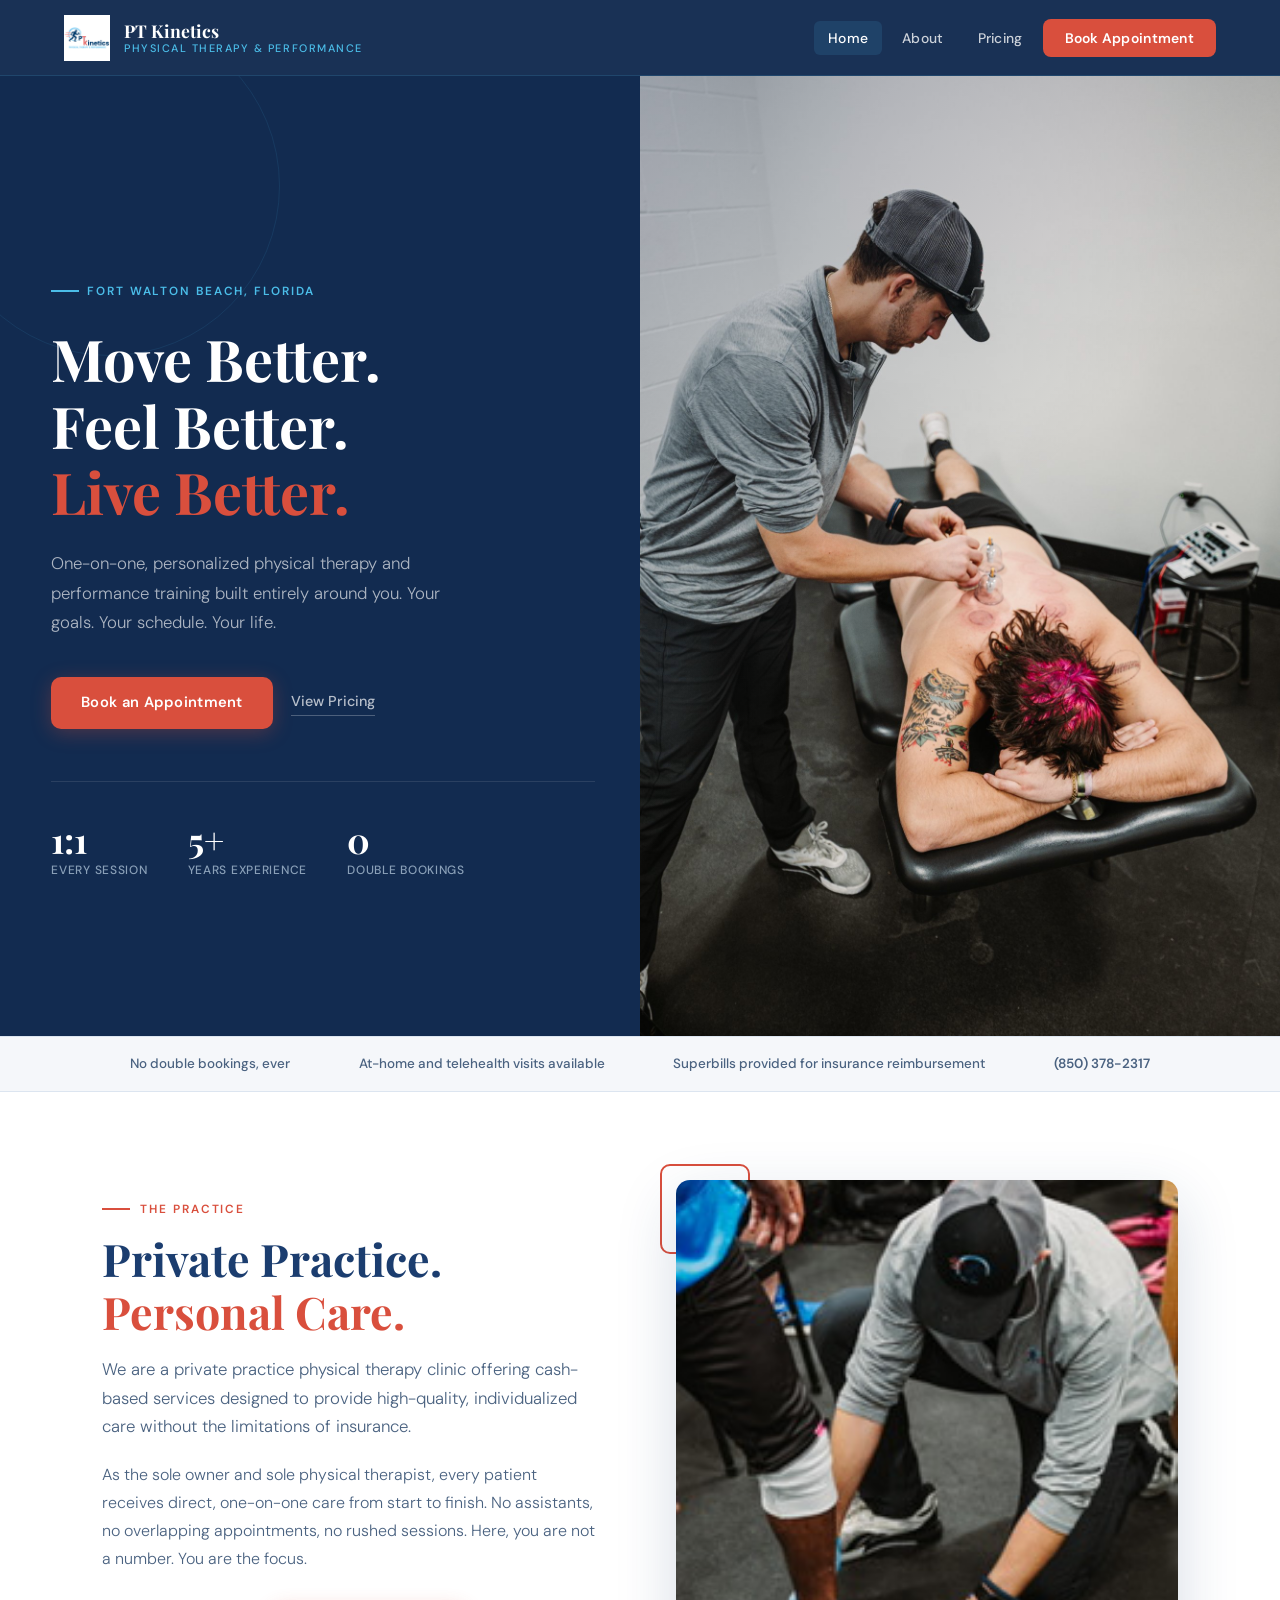
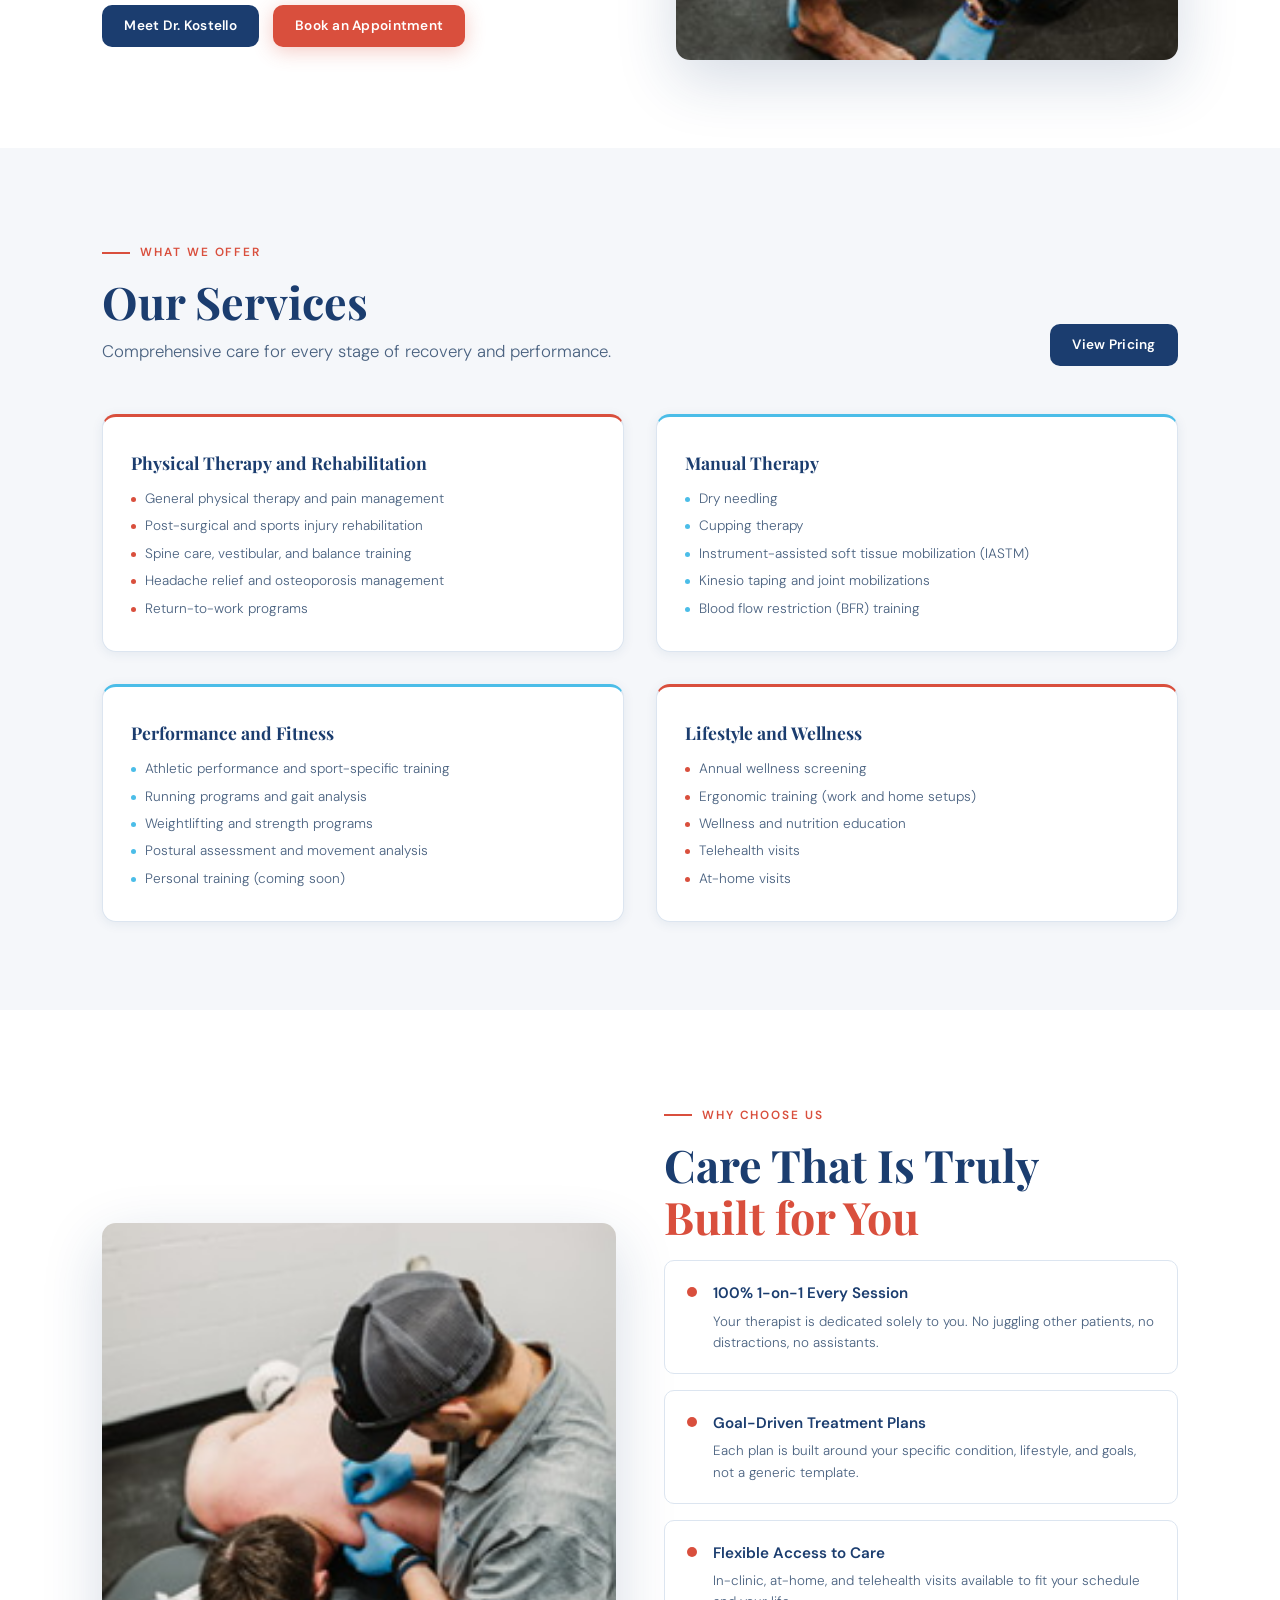
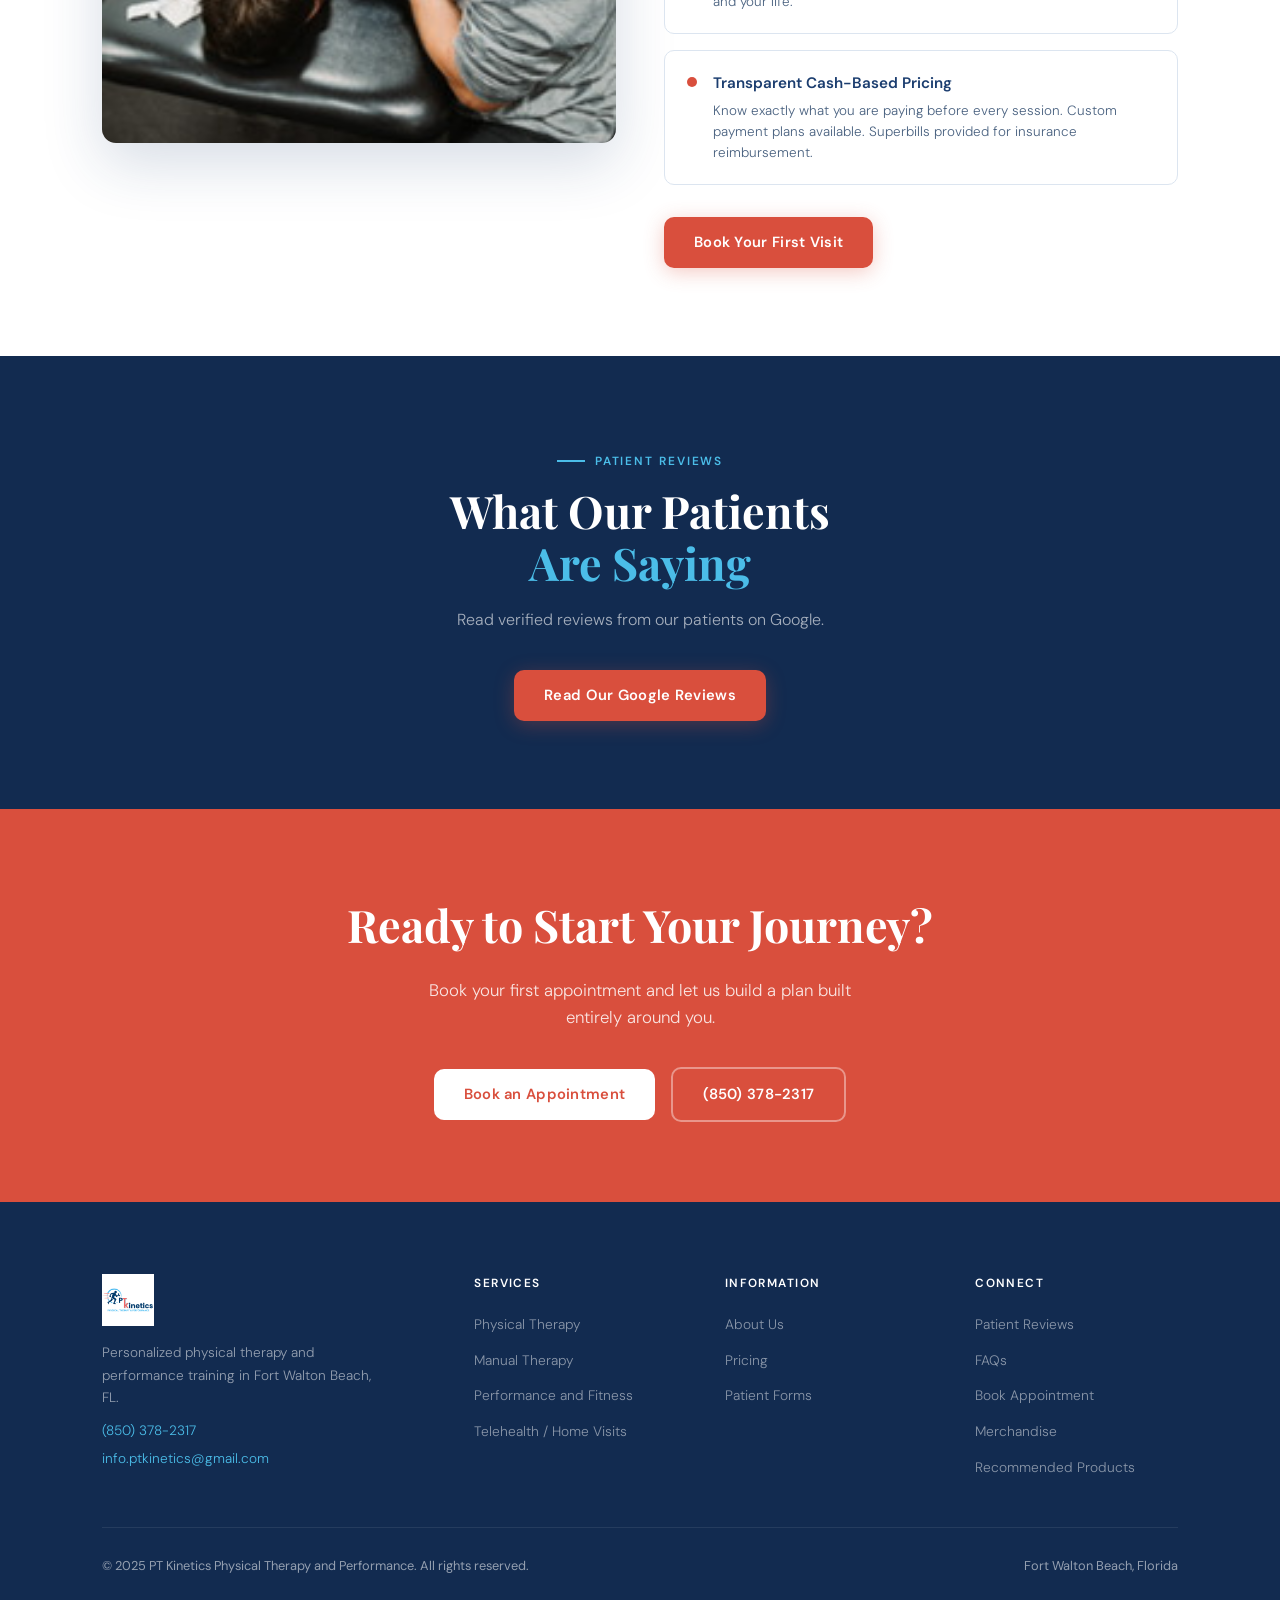
==== commit b82e556d: "Add files via upload Update the phone number" ====
--- a/index.html
+++ b/index.html
@@ -80,7 +80,7 @@
   <div class="trust-item">No double bookings, ever</div>
   <div class="trust-item">At-home and telehealth visits available</div>
   <div class="trust-item">Superbills provided for insurance reimbursement</div>
-  <div class="trust-item"><a href="tel:8503782137" style="color:var(--text-mid);font-weight:600;">(850) 378-2137</a></div>
+  <div class="trust-item"><a href="tel:8503782317" style="color:var(--text-mid);font-weight:600;">(850) 378-2317</a></div>
 </div>
 
 <!-- WHO WE ARE -->
@@ -211,7 +211,7 @@
   <p style="color:rgba(255,255,255,0.85);font-size:1.05rem;font-weight:300;max-width:440px;margin:0 auto 36px;">Book your first appointment and let us build a plan built entirely around you.</p>
   <div style="display:flex;align-items:center;justify-content:center;gap:16px;flex-wrap:wrap;">
     <a href="contact.html" class="btn" style="background:var(--white);color:var(--coral);">Book an Appointment</a>
-    <a href="tel:8503782137" class="btn btn-outline-light">(850) 378-2137</a>
+    <a href="tel:8503782317" class="btn btn-outline-light">(850) 378-2317</a>
   </div>
 </section>
 
@@ -221,7 +221,7 @@
     <div class="footer-brand">
       <img src="assets/logo.jpg" alt="PT Kinetics Logo">
       <p>Personalized physical therapy and performance training in Fort Walton Beach, FL.</p>
-      <p class="footer-phone"><a href="tel:8503782137">(850) 378-2137</a></p>
+      <p class="footer-phone"><a href="tel:8503782317">(850) 378-2317</a></p>
       <p style="margin-top:6px;font-size:0.85rem;"><a href="mailto:info.ptkinetics@gmail.com" style="color:var(--sky);">info.ptkinetics@gmail.com</a></p>
     </div>
     <div class="footer-col">
--- a/css/styles.css
+++ b/css/styles.css
@@ -62,12 +62,11 @@
 .nav-mobile a:hover { background:rgba(75,189,232,0.1); color:var(--white); }
 .nav-mobile .mob-cta { background:var(--coral) !important; color:var(--white) !important; text-align:center; margin-top:10px; font-weight:600 !important; border-radius:10px; }
 
-/* PAGE WRAPPER */
 .page-top { padding-top:76px; }
 
-/* SECTION */
-.section { padding:96px 8%; }
-.section-sm { padding:72px 8%; }
+/* SECTIONS */
+.section { padding:88px 8%; }
+.section-sm { padding:64px 8%; }
 .section-bg { background:var(--cream); }
 .section-navy { background:var(--navy); }
 .section-dark { background:var(--navy-dark); }
@@ -84,7 +83,7 @@
 
 .section-sub { color:var(--text-mid); font-size:1.05rem; line-height:1.72; font-weight:300; max-width:560px; }
 .section-sub.light { color:rgba(255,255,255,0.62); }
-.section-header-split { display:flex; align-items:flex-end; justify-content:space-between; flex-wrap:wrap; gap:24px; margin-bottom:56px; }
+.section-header-split { display:flex; align-items:flex-end; justify-content:space-between; flex-wrap:wrap; gap:24px; margin-bottom:48px; }
 
 /* BUTTONS */
 .btn { display:inline-flex; align-items:center; gap:10px; font-family:'DM Sans',sans-serif; font-weight:600; font-size:0.92rem; letter-spacing:0.02em; border-radius:10px; padding:14px 30px; transition:all 0.25s; cursor:pointer; border:none; }
@@ -97,30 +96,27 @@
 .btn-sm { padding:10px 22px; font-size:0.85rem; }
 
 /* TRUST BAR */
-.trust-bar { background:var(--cream); border-top:1px solid var(--border); border-bottom:1px solid var(--border); padding:18px 8%; display:flex; align-items:center; justify-content:space-around; flex-wrap:wrap; gap:14px; }
+.trust-bar { background:var(--cream); border-top:1px solid var(--border); border-bottom:1px solid var(--border); padding:16px 8%; display:flex; align-items:center; justify-content:space-around; flex-wrap:wrap; gap:14px; }
 .trust-item { display:flex; align-items:center; gap:9px; color:var(--text-mid); font-size:0.84rem; font-weight:500; }
-.trust-item .t-icon { font-size:1rem; color:var(--coral); }
 
 /* CARDS */
 .card { background:var(--white); border:1px solid var(--border); border-radius:14px; padding:32px 28px; transition:all 0.3s; box-shadow:var(--shadow-sm); }
 .card:hover { box-shadow:var(--shadow-lg); transform:translateY(-4px); }
 .card-top-coral { border-top:3px solid var(--coral); }
 .card-top-sky { border-top:3px solid var(--sky); }
-.card-icon { font-size:2rem; margin-bottom:18px; }
-.card h3 { font-family:'Playfair Display',serif; font-size:1.15rem; font-weight:700; color:var(--navy); margin-bottom:10px; }
-.card p { font-size:0.87rem; color:var(--text-mid); line-height:1.62; font-weight:300; }
+.card h3 { font-family:'Playfair Display',serif; font-size:1.1rem; font-weight:700; color:var(--navy); margin-bottom:10px; }
+.card p { font-size:0.87rem; color:var(--text-mid); line-height:1.65; font-weight:300; }
+.card ul { list-style:none; display:flex; flex-direction:column; gap:7px; margin-top:12px; }
+.card ul li { font-size:0.85rem; color:var(--text-mid); font-weight:300; padding-left:14px; position:relative; line-height:1.5; }
+.card ul li::before { content:''; position:absolute; left:0; top:8px; width:5px; height:5px; border-radius:50%; background:var(--coral); }
+.card-sky ul li::before { background:var(--sky); }
 
 /* DIFF CARDS */
 .diff-card { display:flex; gap:16px; align-items:flex-start; background:var(--white); border-radius:10px; padding:20px 22px; border:1px solid var(--border); transition:all 0.25s; }
 .diff-card:hover { box-shadow:var(--shadow-md); transform:translateX(4px); }
-.diff-icon { width:46px; height:46px; border-radius:10px; background:linear-gradient(135deg,var(--navy) 0%,var(--navy-mid) 100%); display:flex; align-items:center; justify-content:center; font-size:1.15rem; flex-shrink:0; }
+.diff-dot { width:10px; height:10px; border-radius:50%; background:var(--coral); flex-shrink:0; margin-top:6px; }
 .diff-card h4 { font-size:0.95rem; font-weight:600; color:var(--navy); margin-bottom:5px; }
 .diff-card p { font-size:0.84rem; color:var(--text-mid); line-height:1.58; font-weight:300; }
-
-/* TAGS */
-.tags { display:flex; flex-wrap:wrap; gap:6px; margin-top:14px; }
-.tag { font-size:0.72rem; font-weight:500; color:var(--navy); background:rgba(27,61,111,0.07); border:1px solid rgba(27,61,111,0.15); border-radius:4px; padding:3px 9px; }
-.tag-coral { color:var(--coral); background:rgba(217,79,61,0.07); border-color:rgba(217,79,61,0.2); }
 
 /* FORMS */
 .form-group { display:flex; flex-direction:column; gap:6px; margin-bottom:18px; }
@@ -132,23 +128,35 @@
 .submit-btn { width:100%; padding:15px; background:var(--coral); color:var(--white); border:none; border-radius:10px; font-family:'DM Sans',sans-serif; font-size:0.97rem; font-weight:600; cursor:pointer; letter-spacing:0.02em; transition:all 0.25s; box-shadow:0 4px 20px rgba(217,79,61,0.3); }
 .submit-btn:hover { background:var(--coral-light); transform:translateY(-1px); }
 
-/* TESTIMONIAL */
-.testimonial-card { background:var(--white); border:1px solid var(--border); border-radius:14px; padding:32px; display:flex; flex-direction:column; transition:all 0.3s; }
-.testimonial-card:hover { box-shadow:var(--shadow-md); transform:translateY(-3px); }
-.stars { color:#f0a500; letter-spacing:2px; font-size:1rem; margin-bottom:14px; }
-.testimonial-card blockquote { font-size:0.9rem; color:var(--text-mid); line-height:1.72; font-weight:300; font-style:italic; flex-grow:1; }
-.testimonial-author { display:flex; align-items:center; gap:12px; margin-top:22px; padding-top:18px; border-top:1px solid var(--border); }
-.author-avatar { width:40px; height:40px; border-radius:50%; background:var(--navy); display:flex; align-items:center; justify-content:center; color:var(--white); font-weight:700; font-size:0.88rem; flex-shrink:0; }
-.author-name { font-weight:600; font-size:0.88rem; color:var(--navy); }
-.author-sub { font-size:0.74rem; color:var(--text-light); }
-
-/* PAGE HERO (inner pages) */
+/* PAGE HERO */
 .page-hero { background:var(--navy-dark); padding:120px 8% 80px; position:relative; overflow:hidden; }
-.page-hero::before { content:''; position:absolute; top:-80px; right:-80px; width:500px; height:500px; border-radius:50%; background:radial-gradient(circle,rgba(75,189,232,0.08) 0%,transparent 70%); }
+.page-hero::before { content:''; position:absolute; top:-80px; right:-80px; width:500px; height:500px; border-radius:50%; background:radial-gradient(circle,rgba(75,189,232,0.08) 0%,transparent 70%); pointer-events:none; }
 .page-hero-label { display:inline-flex; align-items:center; gap:8px; color:var(--sky); font-size:0.74rem; font-weight:600; letter-spacing:0.16em; text-transform:uppercase; margin-bottom:18px; }
 .page-hero-label::before { content:''; width:24px; height:2px; background:var(--sky); }
 .page-hero h1 { font-family:'Playfair Display',serif; font-size:clamp(2.2rem,4vw,3.6rem); font-weight:700; color:var(--white); line-height:1.18; margin-bottom:20px; }
-.page-hero p { color:rgba(255,255,255,0.62); font-size:1.08rem; line-height:1.7; font-weight:300; max-width:560px; }
+.page-hero p { color:rgba(255,255,255,0.62); font-size:1.05rem; line-height:1.7; font-weight:300; max-width:540px; }
+
+/* PRICING TABLE */
+.price-table { width:100%; border-collapse:collapse; margin-top:16px; }
+.price-table th { background:var(--navy); color:var(--white); padding:11px 16px; text-align:left; font-size:0.8rem; font-weight:600; letter-spacing:0.06em; text-transform:uppercase; }
+.price-table td { padding:11px 16px; border-bottom:1px solid var(--border); font-size:0.88rem; color:var(--text-mid); }
+.price-table tr:last-child td { border-bottom:none; }
+.price-table tr:hover td { background:var(--cream); }
+.price-val { font-family:'Playfair Display',serif; font-weight:700; color:var(--navy); font-size:1rem; white-space:nowrap; }
+
+/* FAQ */
+.faq-item { background:var(--cream); border:1px solid var(--border); border-radius:10px; padding:20px 24px; margin-bottom:12px; }
+.faq-item summary { font-weight:600; color:var(--navy); font-size:0.97rem; list-style:none; display:flex; justify-content:space-between; align-items:center; cursor:pointer; }
+.faq-item summary::-webkit-details-marker { display:none; }
+.faq-item summary .faq-arrow { color:var(--coral); font-size:1.1rem; font-weight:300; transition:transform 0.2s; }
+.faq-item[open] summary .faq-arrow { transform:rotate(45deg); display:inline-block; }
+.faq-item p, .faq-item ul { color:var(--text-mid); font-size:0.88rem; line-height:1.72; font-weight:300; margin-top:14px; }
+.faq-item ul { list-style:none; padding:0; display:flex; flex-direction:column; gap:6px; }
+.faq-item ul li { padding-left:14px; position:relative; }
+.faq-item ul li::before { content:''; position:absolute; left:0; top:8px; width:5px; height:5px; border-radius:50%; background:var(--coral); }
+
+/* CONTACT ICON */
+.contact-icon-wrap { width:44px; height:44px; border-radius:10px; background:rgba(27,61,111,0.07); border:1px solid var(--border); display:flex; align-items:center; justify-content:center; flex-shrink:0; font-size:0.9rem; font-weight:700; color:var(--navy); }
 
 /* FOOTER */
 footer { background:var(--navy-dark); color:rgba(255,255,255,0.55); padding:72px 8% 36px; }
@@ -164,51 +172,43 @@
 .footer-bottom { padding-top:28px; display:flex; align-items:center; justify-content:space-between; flex-wrap:wrap; gap:12px; font-size:0.8rem; }
 .footer-bottom a { color:var(--sky); }
 
+/* GRIDS */
+.grid-2 { display:grid; grid-template-columns:1fr 1fr; gap:24px; }
+.grid-3 { display:grid; grid-template-columns:repeat(3,1fr); gap:24px; }
+.gap-32 { gap:32px; }
+.gap-48 { gap:48px; }
+.gap-64 { gap:64px; }
+.mt-24 { margin-top:24px; }
+.mt-32 { margin-top:32px; }
+.mt-40 { margin-top:40px; }
+.mt-48 { margin-top:48px; }
+.mb-48 { margin-bottom:48px; }
+.text-center { text-align:center; }
+.text-center .section-label { justify-content:center; }
+.text-center .section-sub { margin:0 auto; }
+
 /* ANIMATIONS */
 @keyframes fadeUp { from{opacity:0;transform:translateY(28px);} to{opacity:1;transform:translateY(0);} }
 .fade-up { animation:fadeUp 0.7s ease both; }
-.d1{animation-delay:0.08s;} .d2{animation-delay:0.18s;} .d3{animation-delay:0.28s;} .d4{animation-delay:0.38s;} .d5{animation-delay:0.48s;}
-
-/* UTILS */
-.text-center { text-align:center; }
-.text-center .section-sub { margin:0 auto; }
-.text-center .section-label { justify-content:center; }
-.grid-2 { display:grid; grid-template-columns:1fr 1fr; gap:24px; }
-.grid-3 { display:grid; grid-template-columns:repeat(3,1fr); gap:24px; }
-.flex { display:flex; } .flex-col { flex-direction:column; } .items-center { align-items:center; } .justify-between { justify-content:space-between; }
-.gap-8{gap:8px;} .gap-12{gap:12px;} .gap-16{gap:16px;} .gap-20{gap:20px;} .gap-24{gap:24px;}
-.mt-8{margin-top:8px;} .mt-16{margin-top:16px;} .mt-24{margin-top:24px;} .mt-32{margin-top:32px;} .mt-40{margin-top:40px;} .mt-48{margin-top:48px;} .mt-56{margin-top:56px;}
-.mb-8{margin-bottom:8px;} .mb-16{margin-bottom:16px;} .mb-24{margin-bottom:24px;} .mb-32{margin-bottom:32px;} .mb-48{margin-bottom:48px;}
-.w-full{width:100%;}
-
-/* DIVIDER */
-.divider { width:60px; height:3px; background:var(--coral); border-radius:2px; margin-bottom:24px; }
-.divider.center { margin:0 auto 24px; }
-.divider.sky { background:var(--sky); }
-
-/* BADGE / PILL */
-.badge { display:inline-flex; align-items:center; gap:6px; background:rgba(75,189,232,0.1); border:1px solid rgba(75,189,232,0.25); color:var(--sky); border-radius:40px; padding:6px 14px; font-size:0.78rem; font-weight:600; letter-spacing:0.06em; }
-
-/* CONTACT ICON */
-.contact-icon-wrap { width:46px; height:46px; border-radius:10px; background:rgba(27,61,111,0.07); border:1px solid var(--border); display:flex; align-items:center; justify-content:center; font-size:1.1rem; flex-shrink:0; }
+.d1{animation-delay:0.08s;} .d2{animation-delay:0.18s;} .d3{animation-delay:0.28s;} .d4{animation-delay:0.38s;}
 
 /* RESPONSIVE */
 @media(max-width:1024px) {
-  .grid-3{grid-template-columns:1fr 1fr;}
-  .footer-grid{grid-template-columns:1fr 1fr;}
+  .grid-3 { grid-template-columns:1fr 1fr; }
+  .footer-grid { grid-template-columns:1fr 1fr; }
 }
 @media(max-width:768px) {
-  .nav-links{display:none;}
-  .nav-hamburger{display:flex;}
-  .section{padding:72px 5%;}
-  .section-sm{padding:56px 5%;}
-  .page-hero{padding:110px 5% 60px;}
-  .grid-2,.grid-3{grid-template-columns:1fr;}
-  .form-row{grid-template-columns:1fr;}
-  .section-header-split{flex-direction:column;align-items:flex-start;}
-  .trust-bar{padding:16px 5%;}
+  .nav-links { display:none; }
+  .nav-hamburger { display:flex; }
+  .section { padding:64px 5%; }
+  .section-sm { padding:48px 5%; }
+  .page-hero { padding:110px 5% 60px; }
+  .grid-2, .grid-3 { grid-template-columns:1fr; }
+  .form-row { grid-template-columns:1fr; }
+  .section-header-split { flex-direction:column; align-items:flex-start; }
+  .trust-bar { padding:14px 5%; }
 }
 @media(max-width:480px) {
-  .footer-grid{grid-template-columns:1fr;gap:32px;}
-  .footer-bottom{flex-direction:column;text-align:center;}
-}
+  .footer-grid { grid-template-columns:1fr; gap:32px; }
+  .footer-bottom { flex-direction:column; text-align:center; }
+}
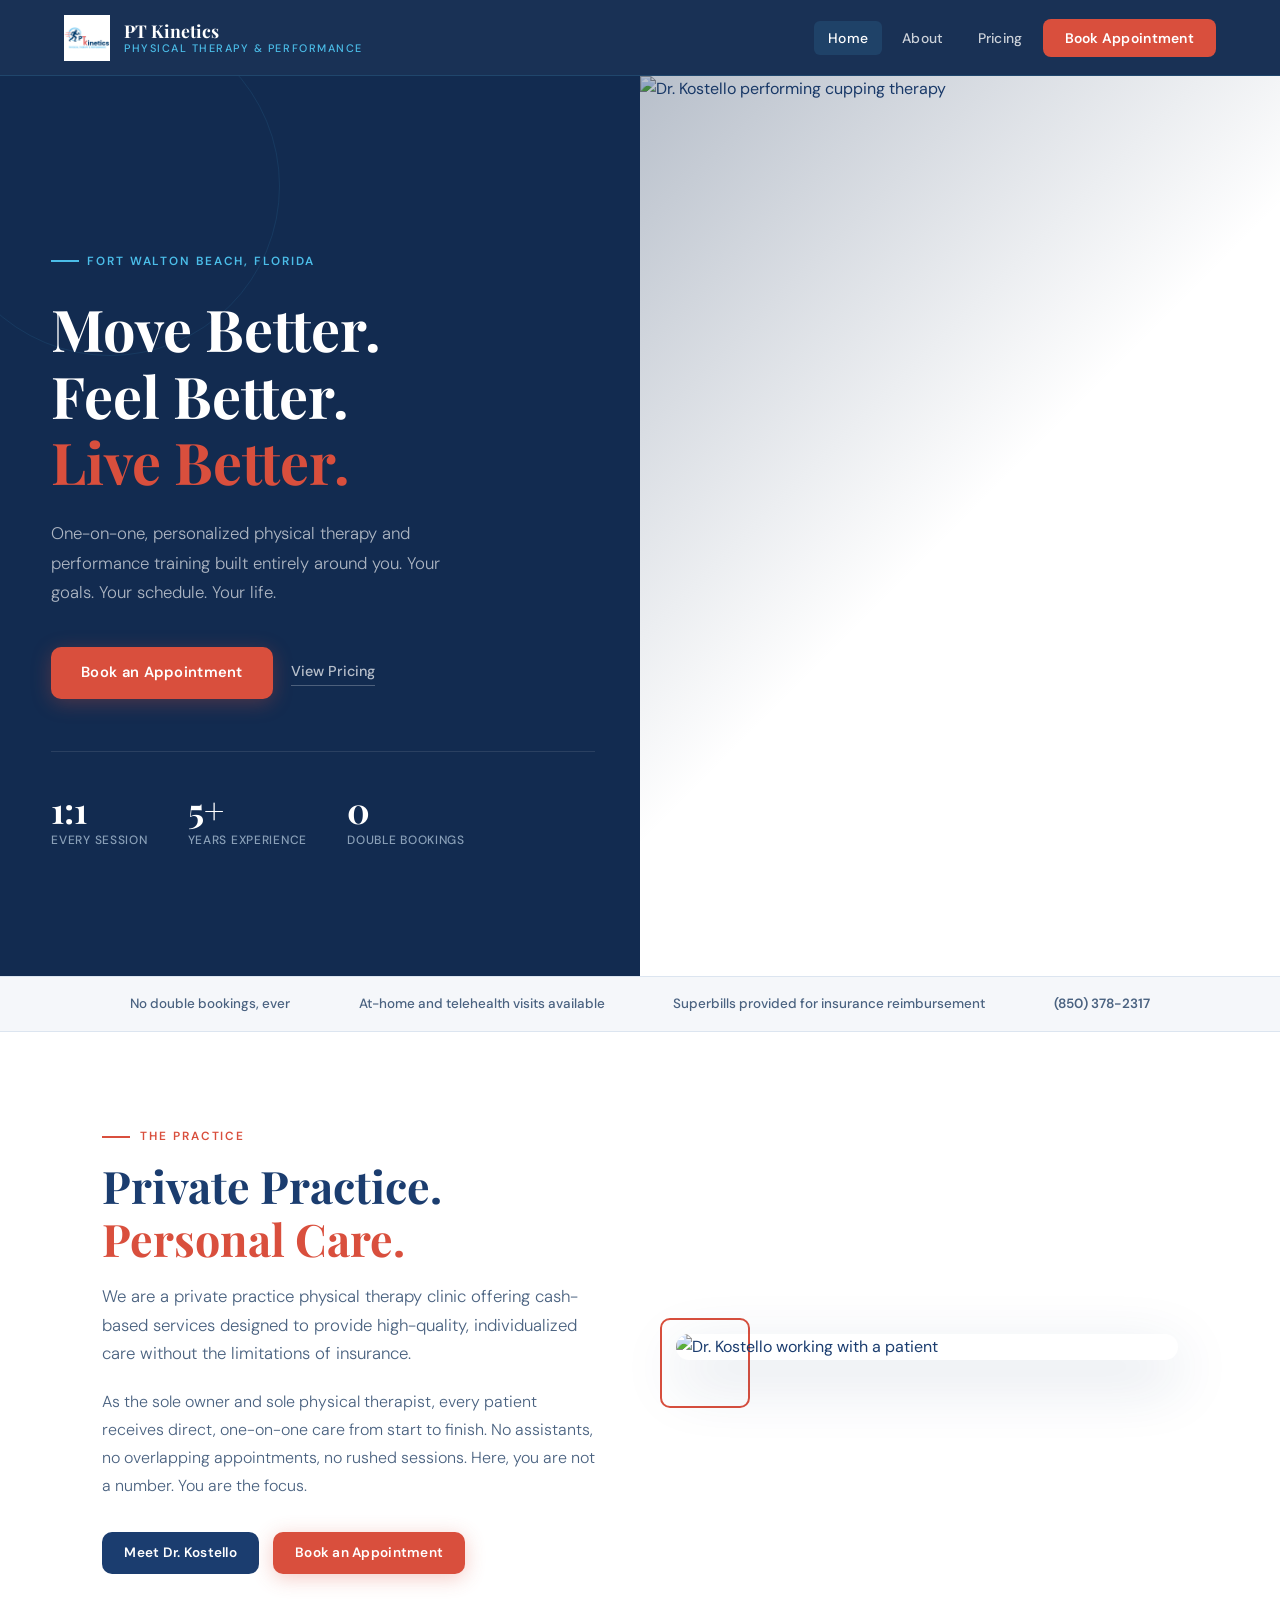
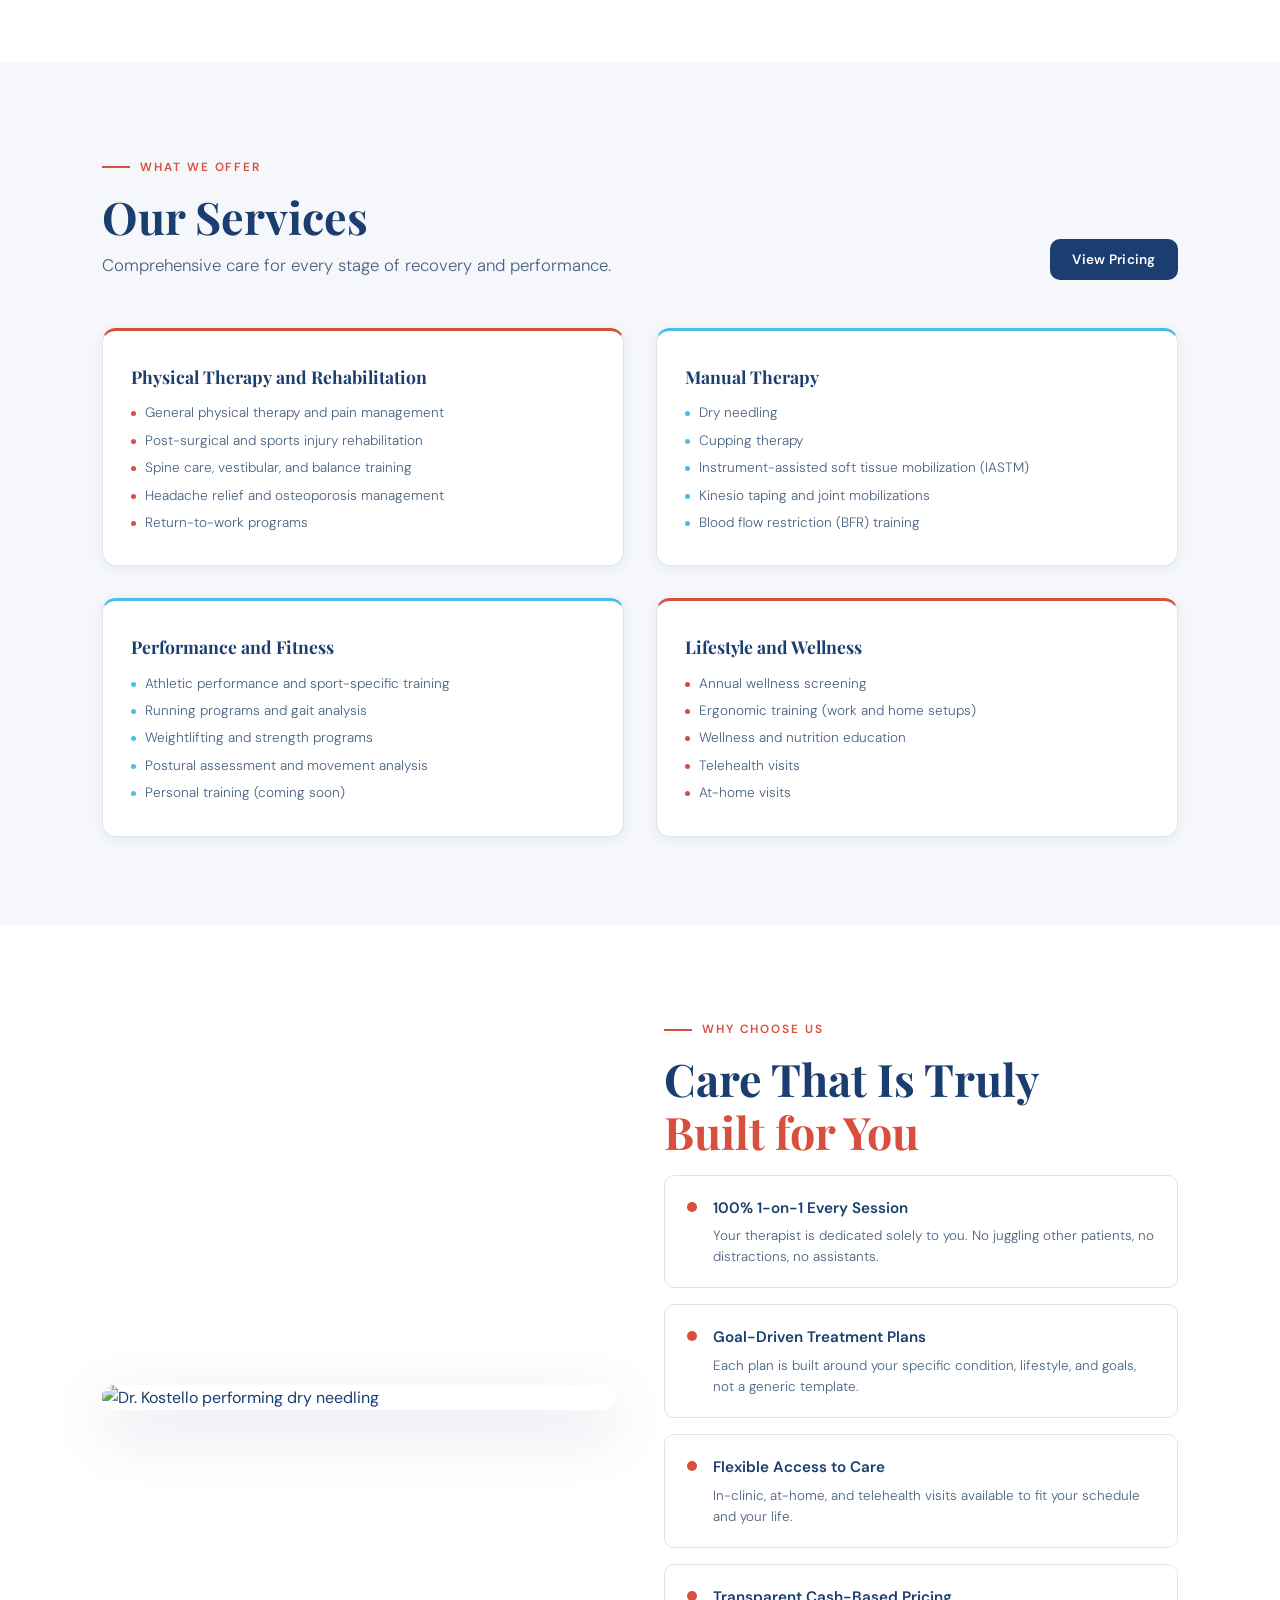
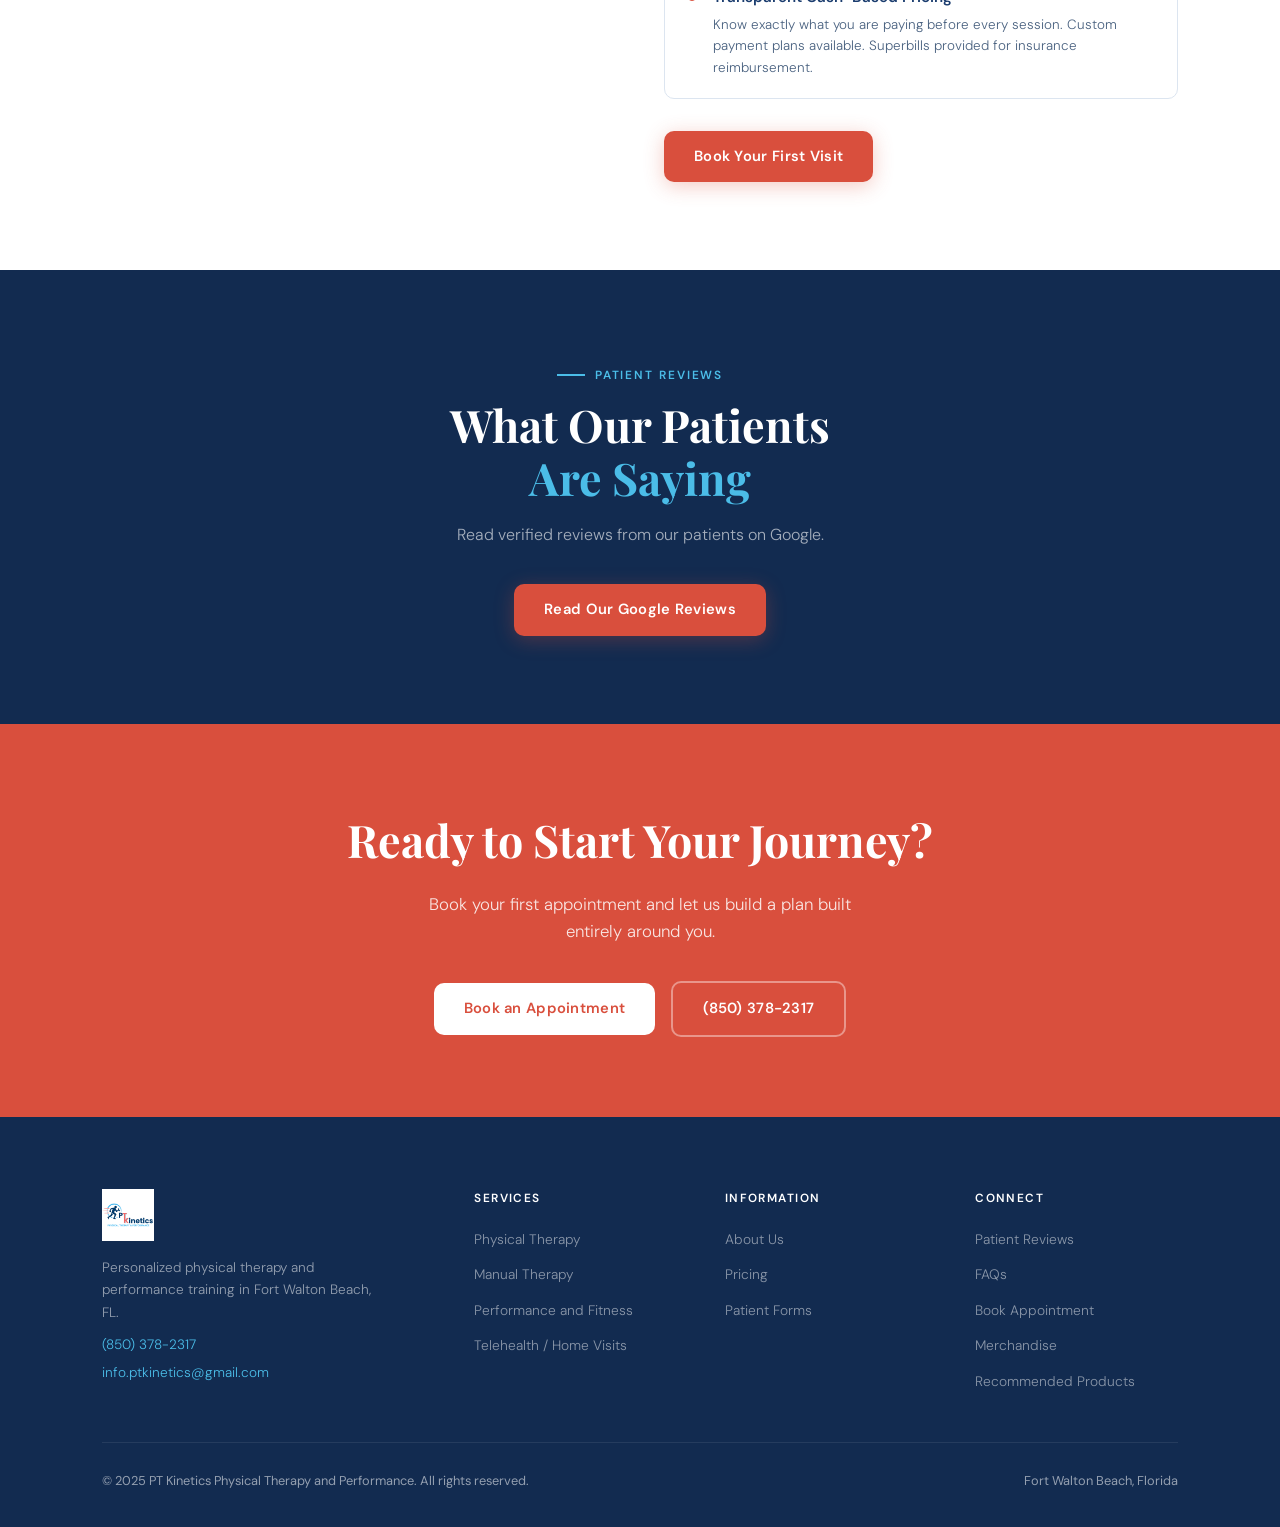
==== commit f08f1f35: "Add files via upload First step for the photo quality and pricing change." ====
--- a/index.html
+++ b/index.html
@@ -69,7 +69,7 @@
       </div>
     </div>
     <div style="position:relative;overflow:hidden;">
-      <img src="assets/cupping_therapy.jpg" alt="Dr. Kostello performing cupping therapy" style="width:100%;height:100%;object-fit:cover;object-position:center top;">
+      <img src="assets/lumbar_cupping.jpg" alt="Dr. Kostello performing cupping therapy" style="width:100%;height:100%;object-fit:cover;object-position:center top;">
       <div style="position:absolute;inset:0;background:linear-gradient(135deg,rgba(18,43,80,0.3) 0%,transparent 50%);"></div>
     </div>
   </section>
@@ -97,7 +97,7 @@
   </div>
   <div style="position:relative;">
     <div style="position:absolute;top:-16px;left:-16px;width:90px;height:90px;border:2.5px solid var(--coral);border-radius:10px;z-index:0;"></div>
-    <img src="assets/working_with_patient.jpg" alt="Dr. Kostello working with a patient" style="width:100%;border-radius:14px;box-shadow:var(--shadow-lg);position:relative;z-index:1;object-fit:cover;max-height:480px;">
+    <img src="assets/manual3.jpg" alt="Dr. Kostello working with a patient" style="width:100%;border-radius:14px;box-shadow:var(--shadow-lg);position:relative;z-index:1;object-fit:cover;max-height:480px;">
   </div>
 </section>
 
@@ -157,7 +157,7 @@
 
 <!-- DR. KOSTELLO PHOTO + DRY NEEDLING -->
 <section class="section" style="display:grid;grid-template-columns:1fr 1fr;gap:48px;align-items:center;" class="two-col">
-  <img src="assets/dry_needling.jpg" alt="Dr. Kostello performing dry needling" style="width:100%;border-radius:14px;box-shadow:var(--shadow-lg);object-fit:cover;max-height:520px;">
+  <img src="assets/DN3.jpg" alt="Dr. Kostello performing dry needling" style="width:100%;border-radius:14px;box-shadow:var(--shadow-lg);object-fit:cover;max-height:520px;">
   <div>
     <span class="section-label">Why Choose Us</span>
     <h2 class="section-title">Care That Is Truly<br><em>Built for You</em></h2>
